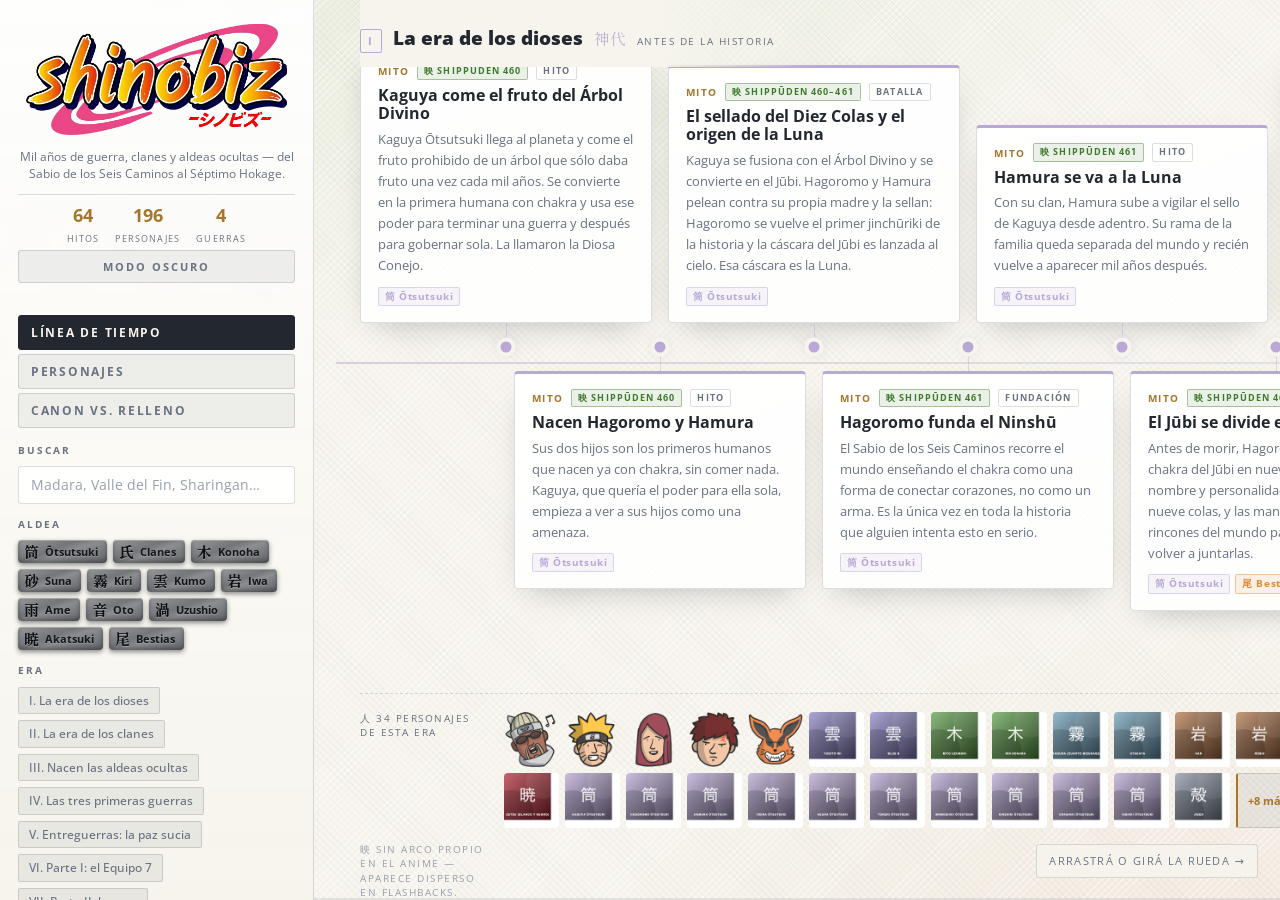
==== index.html @ a6e06c1d "Rename entry to index.html for static hosting" ====
<!DOCTYPE html>
<html lang="es">
<head>
<meta charset="utf-8">
<meta name="viewport" content="width=device-width, initial-scale=1">
<title>Shinobiz — la historia del mundo shinobi, de punta a punta</title>
<link rel="preconnect" href="https://fonts.googleapis.com">
<link rel="preconnect" href="https://fonts.gstatic.com" crossorigin>
<link href="https://fonts.googleapis.com/css2?family=Open+Sans:wght@400;500;600;700;800&family=Shippori+Mincho+B1:wght@500;700;800&display=swap" rel="stylesheet">
<script>
  (function(){
    try{
      var t = localStorage.getItem("shinobiz-theme");
      if(!t) t = matchMedia("(prefers-color-scheme: dark)").matches ? "dark" : "light";
      document.documentElement.setAttribute("data-theme", t);
    }catch(e){}
  })();
</script>
<style>
:root{
  /* ===== TEMA CLARO (por defecto) ===== */
  --sumi:#f6f4ec; --ai:#efeae0; --hagane:#5b6472;
  --washi:#232830; --washi-dim:#6a7282; --washi-faint:#98a0ae;
  --shu:#d1462f; --kin:#a5762b;
  --rule:rgba(15,22,38,.14); --rule-strong:rgba(15,22,38,.28); --lane-fade:rgba(15,22,38,.12);
  --card:linear-gradient(160deg,rgba(255,255,255,.96),rgba(255,255,255,.86));
  --card-solid:rgba(255,255,255,.95);
  --chip-bg:rgba(15,22,38,.06); --chip-bg-hover:rgba(15,22,38,.13);
  --active-bg:#232830; --active-fg:#f6f4ec;
  --input-bg:rgba(255,255,255,.92);
  --scroll-track:rgba(15,22,38,.06); --scroll-thumb:rgba(15,22,38,.22); --scroll-thumb-hover:rgba(15,22,38,.4);
  --shadow:rgba(15,20,35,.28);
  --hint-bg:rgba(246,244,236,.94); --code-bg:rgba(15,22,38,.05);
  --track-fill:rgba(15,22,38,.08);
  --face-1:#e3dfd2; --face-2:#c8c2b2; --empty-char:rgba(35,40,48,.10);
  --side-bg:linear-gradient(180deg,rgba(255,255,255,.9),rgba(246,244,236,.98));
  --body-grad:
    repeating-linear-gradient(45deg,rgba(15,22,38,.03) 0 1px,transparent 1px 5px),
    repeating-linear-gradient(-45deg,rgba(255,255,255,.5) 0 1px,transparent 1px 5px),
    radial-gradient(1100px 620px at 30% -10%,rgba(95,160,74,.10),transparent 68%),
    radial-gradient(900px 500px at 95% 108%,rgba(209,70,47,.07),transparent 70%);
  --side:314px;
}
[data-theme="dark"]{
  /* ===== TEMA OSCURO ===== */
  --sumi:#0d1220; --ai:#182342; --hagane:#c3cad4;
  --washi:#e9e5d9; --washi-dim:#a8b0c0; --washi-faint:#6d778c;
  --shu:#d1462f; --kin:#c9a35f;
  --rule:rgba(195,202,212,.16); --rule-strong:rgba(195,202,212,.36); --lane-fade:rgba(195,202,212,.14);
  --card:linear-gradient(150deg,rgba(33,47,86,.96),rgba(19,28,54,.97));
  --card-solid:rgba(24,35,66,.85);
  --chip-bg:rgba(31,44,80,.6); --chip-bg-hover:rgba(31,44,80,.95);
  --active-bg:#e9e5d9; --active-fg:#12182a;
  --input-bg:rgba(31,44,80,.75);
  --scroll-track:rgba(255,255,255,.04); --scroll-thumb:rgba(195,202,212,.22); --scroll-thumb-hover:rgba(195,202,212,.4);
  --shadow:rgba(0,0,0,.8);
  --hint-bg:rgba(13,18,32,.86); --code-bg:rgba(13,18,32,.6);
  --track-fill:rgba(255,255,255,.05);
  --face-1:#2b3a5e; --face-2:#131c36; --empty-char:rgba(195,202,212,.14);
  --side-bg:linear-gradient(180deg,rgba(26,38,70,.82),rgba(13,18,32,.94));
  --body-grad:
    repeating-linear-gradient(45deg,rgba(255,255,255,.014) 0 1px,transparent 1px 5px),
    repeating-linear-gradient(-45deg,rgba(0,0,0,.10) 0 1px,transparent 1px 5px),
    radial-gradient(1100px 620px at 30% -10%,rgba(72,106,190,.20),transparent 68%),
    radial-gradient(900px 500px at 95% 108%,rgba(120,50,45,.15),transparent 70%);
}
*{box-sizing:border-box}
html,body{height:100%}
body{
  margin:0;overflow:hidden;color:var(--washi);
  font-family:"Open Sans",system-ui,sans-serif;line-height:1.6;
  background-color:var(--sumi);
  background-image:var(--body-grad);
  -webkit-font-smoothing:antialiased;
  transition:background-color .25s,color .25s;
}
h1,h2,h3,h4{font-family:"Open Sans",system-ui,sans-serif;font-weight:800;margin:0;line-height:1.15}
:focus-visible{outline:2px solid var(--kin);outline-offset:3px;border-radius:2px}

/* ================= SIDEBAR ================= */
.side{
  position:fixed;top:0;left:0;bottom:0;width:var(--side);z-index:60;
  overflow-y:auto;overscroll-behavior:contain;padding:20px 18px 26px;
  border-right:1px solid var(--rule);
  background:var(--side-bg);
  backdrop-filter:blur(8px);
}
.plate-band{
  position:relative;padding:4px 8px;
}
.plate-band img{display:block;width:100%;height:auto}
.tag{margin:10px 0 0;font-size:11.5px;line-height:1.45;color:var(--washi-dim);text-align:center}
.mini{display:flex;justify-content:center;gap:16px;margin:12px 0 0;padding-top:11px;border-top:1px solid var(--rule)}
.mini div{text-align:center}
.mini b{display:block;font-family:"Open Sans",system-ui,sans-serif;font-size:18px;color:var(--kin);line-height:1}
.mini span{font-size:9px;letter-spacing:.13em;text-transform:uppercase;color:var(--washi-dim)}

.tabs{display:grid;gap:4px;margin:16px 0 15px}
.tab{
  appearance:none;border:1px solid var(--rule);background:var(--chip-bg);color:var(--washi-dim);
  font-family:inherit;font-size:11.5px;font-weight:700;letter-spacing:.15em;text-transform:uppercase;
  padding:9px 12px;border-radius:3px;cursor:pointer;text-align:left;transition:.18s;
}
.tab:hover{color:var(--washi)}
.tab[aria-selected="true"]{background:var(--active-bg);color:var(--active-fg);border-color:var(--active-bg)}

.f-row{margin-bottom:13px}
.f-label{display:block;font-size:9.5px;letter-spacing:.22em;text-transform:uppercase;color:var(--washi-dim);font-weight:700;margin-bottom:8px}
.f-items{display:flex;gap:6px;flex-wrap:wrap}
.search{
  width:100%;background:var(--input-bg);border:1px solid var(--rule);border-radius:3px;
  color:var(--washi);font-family:inherit;font-size:13.5px;padding:9px 12px;
}
.search::placeholder{color:var(--washi-faint)}
.search:focus{border-color:var(--kin);outline:none}

.plate{
  position:relative;display:flex;align-items:center;gap:6px;cursor:pointer;border:none;
  padding:4px 9px 4px 6px;border-radius:4px;font-family:inherit;
  background:linear-gradient(160deg,#dde2e9 0%,#a6afbb 40%,#c9d1da 55%,#8b95a2 100%);
  box-shadow:inset 0 1px 0 rgba(255,255,255,.8),inset 0 -2px 5px rgba(0,0,0,.34),0 2px 5px rgba(0,0,0,.45);
  filter:saturate(.45) brightness(.68);transition:.16s;
}
.plate:hover{filter:saturate(.7) brightness(.88);transform:translateY(-1px)}
.plate .k{font-family:"Shippori Mincho B1",serif;font-size:15px;font-weight:800;color:#0f1522;text-shadow:0 1px 0 rgba(255,255,255,.7);line-height:1}
.plate .n{font-size:10.5px;font-weight:700;color:#1a2233;text-shadow:0 1px 0 rgba(255,255,255,.5)}
.plate[aria-pressed="true"]{
  filter:none;
  box-shadow:inset 0 1px 0 rgba(255,255,255,.9),inset 0 -2px 5px rgba(0,0,0,.34),
    0 0 0 2px var(--vc),0 0 14px -3px var(--vc);
}
.chip{
  cursor:pointer;font-family:inherit;font-size:11.5px;font-weight:500;
  background:var(--chip-bg);border:1px solid var(--rule);color:var(--washi-dim);
  padding:5px 10px;border-radius:2px;transition:.16s;text-align:left;line-height:1.35;
}
.chip:hover{color:var(--washi);border-color:var(--rule-strong)}
.chip[aria-pressed="true"]{background:var(--active-bg);color:var(--active-fg);border-color:var(--active-bg);font-weight:700}
.chip.war[aria-pressed="true"]{background:var(--shu);border-color:var(--shu);color:#fff}
.f-foot{padding-top:12px;border-top:1px solid var(--rule);display:grid;gap:7px}
.count{font-size:11.5px;color:var(--washi-dim)}
.count b{color:var(--kin);font-weight:700}
.linkbtn{
  background:none;border:none;color:var(--washi-dim);font-family:inherit;font-size:11.5px;
  cursor:pointer;text-decoration:underline;text-underline-offset:4px;padding:0;text-align:left;
}
.linkbtn:hover{color:var(--shu)}
.hint{font-size:10.5px;line-height:1.6;color:var(--washi-faint);margin:12px 0 0}
.hint code{color:var(--kin);font-family:ui-monospace,monospace;font-size:10.5px}
.side>footer{margin-top:22px;padding-top:16px;border-top:1px solid var(--rule);font-size:10px;line-height:1.7;color:var(--washi-faint)}

.theme-toggle{
  width:100%;margin-bottom:16px;padding:8px 12px;border-radius:3px;
  border:1px solid var(--rule);background:var(--chip-bg);color:var(--washi-dim);
  font-family:inherit;font-size:11px;font-weight:700;letter-spacing:.18em;text-transform:uppercase;
  cursor:pointer;text-align:center;transition:.18s;
}
.theme-toggle:hover{color:var(--washi);border-color:var(--rule-strong);background:var(--chip-bg-hover)}

/* ================= MAIN ================= */
.main{margin-left:var(--side);height:100vh;position:relative}
.view{height:100%}
.scrollY{height:100%;overflow-y:auto;padding:34px 42px 80px}

/* ---------- LÍNEA HORIZONTAL ---------- */
.track{
  height:100%;overflow-x:auto;overflow-y:hidden;display:flex;align-items:stretch;
  padding:0 46px;cursor:grab;scrollbar-width:thin;
}
.track.grabbing{cursor:grabbing}
.track::-webkit-scrollbar{height:9px}
.track::-webkit-scrollbar-track{background:var(--scroll-track)}
.track::-webkit-scrollbar-thumb{background:var(--scroll-thumb);border-radius:9px}
.track::-webkit-scrollbar-thumb:hover{background:var(--scroll-thumb-hover)}

.era{display:flex;flex-direction:column;flex:0 0 auto}
.era-h{
  position:sticky;left:0;z-index:8;align-self:flex-start;display:flex;align-items:baseline;gap:11px;
  white-space:nowrap;padding:26px 46px 14px 0;
  background:linear-gradient(90deg,var(--sumi) 62%,transparent);
}
.era-h .num{
  font-family:"Open Sans",system-ui,sans-serif;font-size:11px;font-weight:700;letter-spacing:.18em;
  color:var(--era);border:1px solid var(--era);padding:2px 7px;border-radius:2px;
}
.era-h h2{font-size:19px}
.era-h .ek{font-family:"Shippori Mincho B1",serif;font-size:16px;color:var(--era);opacity:.85}
.era-h .ekimg{height:22px;width:auto;border-radius:3px;vertical-align:baseline}
.era-h .ew{font-size:10px;letter-spacing:.15em;text-transform:uppercase;color:var(--washi-dim)}

.lane{
  --cw:292px;            /* ancho de tarjeta */
  --gx:16px;             /* aire entre tarjetas del mismo lado */
  flex:1;position:relative;display:flex;align-items:center;
  padding-bottom:30px;padding-right:calc(var(--cw)/2 + 12px);
}
.lane::before{
  content:"";position:absolute;left:-24px;right:-24px;top:calc(50% - 15px);height:2px;
  background:linear-gradient(90deg,var(--era),var(--lane-fade));opacity:.5;
}
.stop{position:relative;flex:0 0 calc((var(--cw) + var(--gx)) / 2);height:100%}
.stop .dot{
  position:absolute;top:calc(50% - 15px);left:calc(var(--cw)/2);transform:translate(-50%,-50%);
  width:11px;height:11px;border-radius:50%;background:var(--vc);z-index:4;
  box-shadow:0 0 0 4px var(--sumi),0 0 13px -1px var(--vc);
}
.stop .stem{position:absolute;left:calc(var(--cw)/2);width:1px;background:var(--vc);opacity:.4;z-index:2}
.stop.up .stem{bottom:calc(50% + 15px);height:24px}
.stop.down .stem{top:calc(50% - 15px);height:24px}
.stop .card{
  position:absolute;left:0;width:var(--cw);max-height:calc(50vh - 74px);overflow-y:auto;
  background:var(--card);
  border:1px solid var(--rule);border-top:3px solid var(--vc);border-radius:4px;
  padding:15px 17px 16px;
  box-shadow:0 12px 30px -14px var(--shadow);
  opacity:0;transform:translateY(10px);transition:opacity .45s,transform .45s,border-color .2s;
}
.stop .card.in{opacity:1;transform:none}
.stop .card:hover{border-color:var(--rule-strong);border-top-color:var(--vc)}
.stop.up .card{bottom:calc(50% + 39px)}
.stop.down .card{top:calc(50% + 9px)}
.node-meta{display:flex;align-items:center;gap:8px;flex-wrap:wrap;margin-bottom:6px}
.when{font-size:10px;font-weight:700;letter-spacing:.13em;text-transform:uppercase;color:var(--kin);font-variant-numeric:tabular-nums}
.kind{font-size:9px;font-weight:700;letter-spacing:.14em;text-transform:uppercase;color:var(--washi-dim);border:1px solid var(--rule);padding:1px 6px;border-radius:2px}
.ep{font-size:9px;font-weight:700;letter-spacing:.12em;text-transform:uppercase;font-variant-numeric:tabular-nums;color:#3d7a2c;border:1px solid rgba(61,122,44,.4);background:rgba(61,122,44,.1);padding:1px 6px;border-radius:2px}
[data-theme=dark] .ep{color:#8fd977;border-color:rgba(143,217,119,.4);background:rgba(143,217,119,.08)}
.card h3{font-family:"Open Sans",system-ui,sans-serif;font-size:16px;font-weight:700;margin-bottom:6px}
.card p{margin:0;font-size:13.2px;color:var(--washi-dim)}
.vtags{display:flex;gap:5px;flex-wrap:wrap;margin-top:10px}
.vtag{
  font-size:9.5px;font-weight:700;letter-spacing:.06em;padding:1px 6px;border-radius:2px;
  color:var(--tc);border:1px solid color-mix(in srgb,var(--tc) 45%,transparent);
  background:color-mix(in srgb,var(--tc) 12%,transparent);
}

.warband{
  flex:0 0 350px;align-self:stretch;position:relative;z-index:5;margin:64px 26px 34px calc(var(--cw)/2 + 26px);
  display:flex;flex-direction:column;justify-content:center;
  background:linear-gradient(155deg,#2d1013 0%,#3f151a 46%,#210809 100%);
  border:1px solid rgba(209,70,47,.5);border-top:5px solid var(--shu);border-radius:4px;
  padding:24px 24px 26px;overflow:hidden;
  box-shadow:0 18px 44px -18px rgba(209,70,47,.5);
  opacity:0;transform:translateY(14px);transition:opacity .5s,transform .5s;
}
.warband.in{opacity:1;transform:none}
.warband::after{
  content:"戦";position:absolute;right:-18px;bottom:-46px;
  font-family:"Shippori Mincho B1",serif;font-size:210px;color:rgba(209,70,47,.12);line-height:.8;pointer-events:none;
}
.war-tag{align-self:flex-start;font-size:9px;font-weight:700;letter-spacing:.24em;text-transform:uppercase;color:#fff;background:var(--shu);padding:3px 9px;border-radius:2px;margin-bottom:11px}
.warband h3{font-family:"Open Sans",system-ui,sans-serif;font-size:25px;font-weight:800;color:#f6ded9;margin-bottom:10px;position:relative}
.warband p{position:relative;margin:0;font-size:13.6px;color:#e0bfb8}
.warband .sides{position:relative;margin-top:14px;padding-top:12px;border-top:1px solid rgba(209,70,47,.3);font-size:11.5px;color:#c99a92}
.warband .sides b{color:#f0cfc8}

.endcap{flex:0 0 20px}
.progress{position:absolute;left:0;right:0;bottom:0;height:2px;background:var(--track-fill);z-index:20}
.progress i{display:block;height:100%;width:0;background:linear-gradient(90deg,var(--kin),var(--shu))}
.scrollhint{
  position:absolute;right:22px;bottom:22px;z-index:20;font-size:11px;letter-spacing:.12em;
  text-transform:uppercase;color:var(--washi-dim);background:var(--hint-bg);
  border:1px solid var(--rule);padding:7px 12px;border-radius:3px;transition:opacity .4s;pointer-events:none;
}
.scrollhint.gone{opacity:0}

.empty{display:grid;place-content:center;text-align:center;height:100%;color:var(--washi-dim);padding:40px}
.empty .big{font-family:"Shippori Mincho B1",serif;font-size:64px;color:var(--empty-char);display:block;margin-bottom:12px}

/* ---------- CARRILES COMPARABLES: PERSONAJES Y EPISODIOS ---------- */
.charlane{display:flex;align-items:flex-start;gap:16px;padding:18px 46px 0 0;margin-top:6px;border-top:1px dashed var(--rule);position:sticky;left:0;z-index:6}
.episodelane{display:flex;align-items:center;gap:16px;padding:13px 46px 0 0;margin-top:2px;position:sticky;left:0;z-index:6}
.episodelane.muted{color:var(--washi-faint)}
.charlane .ll,.episodelane .ll{
  flex:0 0 128px;font-size:9.5px;letter-spacing:.16em;text-transform:uppercase;
  color:var(--washi-dim);white-space:normal;line-height:1.5;
}
.episodelane.muted .ll{color:var(--washi-faint)}
.cwrap{display:flex;flex-wrap:wrap;gap:6px;max-width:900px}
.cchip{
  font-family:inherit;font-size:11px;font-weight:600;color:var(--washi);
  background:var(--chip-bg);border:1px solid var(--rule);border-left:2px solid var(--vc,var(--rule));
  padding:5px 10px;border-radius:2px;cursor:pointer;transition:.15s;white-space:nowrap;
}
.cchip.face{display:inline-flex;align-items:center;justify-content:center;padding:0;width:55px;height:55px;border-radius:4px;border:none;background:none;appearance:none;-webkit-appearance:none}
.cchip.face img{display:block;width:55px;height:55px;object-fit:cover;border-radius:4px;flex:0 0 auto;pointer-events:none}
.cchip.face:hover{transform:scale(.9);transition:transform .16s cubic-bezier(.34,1.56,.64,1)}
.cchip.face:active{transform:scale(.84)}
.cchip.more{border-left-color:var(--kin);color:var(--kin);font-weight:700}
.cchip.proto{background:color-mix(in srgb,var(--kin) 16%,var(--chip-bg));border-color:color-mix(in srgb,var(--kin) 50%,var(--rule));border-left-color:var(--kin);color:var(--washi);font-weight:800}
.cchip.face.proto{background:none;border:none;position:relative}
.ebar{
  flex:0 0 auto;width:340px;max-width:44vw;height:10px;border-radius:2px;overflow:hidden;
  display:flex;background:var(--track-fill);cursor:pointer;transition:transform .15s;
}
.ebar:hover{transform:scaleY(1.3)}
.ebar i{display:block;height:100%}
.epct{flex:0 0 auto;font-size:11.5px;color:var(--kin);font-weight:700;font-variant-numeric:tabular-nums}

/* ---------- PERSONAJES ---------- */
.vsec{margin-bottom:42px}
.vhead{position:sticky;top:-1px;z-index:10;display:flex;align-items:center;gap:14px;margin-bottom:8px;background:var(--sumi);padding:8px 0 10px;box-shadow:0 8px 14px -16px var(--shadow)}
.vplate{
  flex:0 0 auto;width:48px;height:48px;display:grid;place-items:center;border-radius:5px;
  background:linear-gradient(160deg,#dde2e9 0%,#a6afbb 40%,#c9d1da 55%,#8b95a2 100%);
  box-shadow:inset 0 1px 0 rgba(255,255,255,.85),inset 0 -2px 6px rgba(0,0,0,.35),0 3px 8px rgba(0,0,0,.5);
  font-family:"Open Sans",system-ui,sans-serif;font-size:25px;font-weight:800;color:#0f1522;text-shadow:0 1px 0 rgba(255,255,255,.7);
}
.vhead h2{font-size:21px}
.vhead .sub{font-size:10.5px;letter-spacing:.14em;text-transform:uppercase;color:var(--washi-dim)}
.vdesc{max-width:760px;font-size:13.6px;color:var(--washi-dim);margin:0 0 18px}
.people{display:grid;grid-template-columns:repeat(auto-fill,minmax(146px,1fr));gap:12px}
.pc{
  position:relative;background:var(--card);
  border:1px solid var(--rule);border-bottom:2px solid var(--vc);border-radius:5px;
  padding:14px 11px 13px;text-align:center;transition:.18s;
}
.pc:hover{border-color:var(--rule-strong);transform:translateY(-2px)}
.pc{display:flex;flex-direction:column}
.pc .also{margin-top:auto;padding-top:8px}
.pc.proto{border-color:color-mix(in srgb,var(--kin) 45%,var(--rule));border-bottom-color:var(--kin);box-shadow:0 10px 22px -16px color-mix(in srgb,var(--kin) 55%,transparent)}
.pc.proto .face{box-shadow:inset 0 0 0 2px color-mix(in srgb,var(--kin) 75%,transparent),0 4px 12px -4px rgba(0,0,0,.7)}
.pc .proto-tag{position:absolute;top:8px;right:8px;width:22px;height:22px;display:grid;place-items:center;font-family:"Shippori Mincho B1",serif;font-size:12px;font-weight:800;color:var(--kin);background:color-mix(in srgb,var(--kin) 18%,transparent);border:1px solid color-mix(in srgb,var(--kin) 55%,transparent);border-radius:50%}
.pc .face{
  position:relative;width:80px;height:80px;margin:0 auto 11px;border-radius:6px;overflow:hidden;
}
.pc .face img{position:absolute;inset:0;width:100%;height:100%;object-fit:cover;z-index:2}
.pc .face .ph{
  position:absolute;inset:0;display:grid;place-items:center;z-index:1;
  font-family:"Shippori Mincho B1",serif;font-size:30px;color:color-mix(in srgb,var(--vc) 55%,transparent);
}
.pc .nm{display:block;font-size:12.8px;font-weight:700;line-height:1.35;margin-bottom:3px}
.pc .rl{display:block;font-size:10.5px;line-height:1.45;color:var(--washi-dim)}
.pc .also{display:flex;justify-content:center;gap:4px;font-family:"Shippori Mincho B1",serif;font-size:12px}

/* ---------- CANON VS RELLENO ---------- */
.lede{max-width:640px;margin:0 0 24px;font-size:15px;color:var(--washi-dim)}
.f-stats{display:grid;grid-template-columns:repeat(auto-fit,minmax(112px,1fr));gap:1px;background:var(--rule);border:1px solid var(--rule);margin-bottom:24px;max-width:840px}
.f-stat{background:var(--card-solid);padding:14px 16px}
.f-stat b{display:block;font-family:"Open Sans",system-ui,sans-serif;font-size:23px;line-height:1.15}
.f-stat span{font-size:9.5px;letter-spacing:.16em;text-transform:uppercase;color:var(--washi-dim)}
.legend{display:flex;gap:18px;flex-wrap:wrap;margin-bottom:14px;font-size:12px;color:var(--washi-dim)}
.legend i{display:inline-block;width:10px;height:10px;border-radius:2px;margin-right:6px;vertical-align:-1px}
.grid{display:grid;grid-template-columns:repeat(auto-fill,minmax(15px,1fr));gap:3px;max-width:1000px}
.cell{aspect-ratio:1;border:none;padding:0;border-radius:2px;cursor:pointer;transition:transform .12s,opacity .2s}
.cell:hover{transform:scale(1.7)}
.cell.dim{opacity:.12}
.cell.hl{position:relative;z-index:2;outline:2px solid var(--kin);outline-offset:1px}
.readout{min-height:38px;padding:12px 0 0;margin:10px 0 38px;border-top:1px solid var(--rule);font-size:13px;color:var(--washi-dim);max-width:1000px}
.readout b{color:var(--washi)}
h3.sec{font-size:19px;margin-bottom:15px;padding-bottom:9px;border-bottom:1px solid var(--rule);max-width:1000px}
.arcs{display:grid;gap:7px;max-width:1000px}
.arc{display:flex;gap:15px;padding:12px 15px;background:var(--card-solid);border:1px solid var(--rule);border-left:3px solid #b0333a;border-radius:3px}
.arc .r{flex:0 0 74px;font-size:11.5px;font-weight:700;color:var(--kin);font-variant-numeric:tabular-nums;padding-top:2px}
.arc h4{margin:0 0 3px;font-size:15px;font-weight:700}
.arc p{margin:0;font-size:12.8px;color:var(--washi-dim)}
.rec{display:inline-block;margin-left:8px;font-size:9px;font-weight:700;letter-spacing:.13em;text-transform:uppercase;color:#7ec164;border:1px solid rgba(126,193,100,.45);padding:1px 6px;border-radius:2px;vertical-align:2px}
.plan{margin-top:28px;padding:18px 20px;background:var(--card-solid);border:1px solid var(--rule);border-left:3px solid #5fa04a;border-radius:3px;max-width:1000px}
.plan h4{font-size:16px;margin:0 0 7px}
.plan p{margin:0;font-size:13.4px;color:var(--washi-dim)}
.plan code{display:block;font-family:ui-monospace,monospace;font-size:12px;color:var(--washi-dim);line-height:1.9;word-break:break-word;margin:12px 0 10px;padding:11px 13px;background:var(--code-bg);border-radius:3px}

/* ---------- RESPONSIVE ---------- */
@media (max-width:980px){
  body{overflow:auto}
  .side{position:static;width:auto;height:auto;border-right:none;border-bottom:1px solid var(--rule)}
  .main{margin-left:0;height:auto}
  .tabs{grid-template-columns:1fr 1fr 1fr}
  .tab{text-align:center;font-size:10px;padding:9px 6px}
  .view{height:auto}
  .track{height:74vh;padding:0 20px}
  .scrollY{height:auto;overflow:visible;padding:26px 20px 60px}
  .lane{--cw:238px;--gx:12px}
  .warband{flex:0 0 290px;margin:54px 18px 26px}
  .arc{flex-direction:column;gap:4px}
  .arc .r{flex:none}
}
@media (prefers-reduced-motion:reduce){
  .stop .card,.warband{opacity:1;transform:none;transition:none}
  .track{scroll-behavior:auto}
}
</style>
<link rel="icon" href="logo/Naruto_logo.svg" type="image/svg+xml">
</head>
<body>

<aside class="side">
  <div class="plate-band"><img src="logo/logo.png" alt="Shinobiz"></div>
  <p class="tag">Mil años de guerra, clanes y aldeas ocultas — del Sabio de los Seis Caminos al Séptimo Hokage.</p>
  <div class="mini">
    <div><b id="s-hitos">—</b><span>hitos</span></div>
    <div><b id="s-chars">—</b><span>personajes</span></div>
    <div><b>4</b><span>guerras</span></div>
  </div>

  <button class="theme-toggle" id="theme-toggle" type="button" aria-pressed="false">Modo oscuro</button>

  <nav class="tabs" role="tablist">
    <button class="tab" role="tab" id="tab-linea" aria-selected="true" aria-controls="view-linea">Línea de tiempo</button>
    <button class="tab" role="tab" id="tab-aldeas" aria-selected="false" aria-controls="view-aldeas">Personajes</button>
    <button class="tab" role="tab" id="tab-relleno" aria-selected="false" aria-controls="view-relleno">Canon vs. relleno</button>
  </nav>

  <div class="panel" id="panel-linea">
    <div class="f-row"><span class="f-label">Buscar</span><input class="search" id="q" type="search" placeholder="Madara, Valle del Fin, Sharingan…" aria-label="Buscar en la línea de tiempo"></div>
    <div class="f-row"><span class="f-label">Aldea</span><div class="f-items" id="f-villages"></div></div>
    <div class="f-row"><span class="f-label">Era</span><div class="f-items" id="f-eras"></div></div>
    <div class="f-row"><span class="f-label">Tipo</span><div class="f-items" id="f-kinds"></div></div>
    <div class="f-row"><span class="f-label">Comparar</span><div class="f-items">
      <button class="chip" id="cmp-chars" type="button" aria-pressed="true">+ Personajes por era</button>
      <button class="chip" id="cmp-eps" type="button" aria-pressed="true">+ Episodios por era</button>
    </div></div>
    <div class="f-foot">
      <span class="count" id="count"></span>
      <button class="linkbtn" id="only-wars">Ver solo las guerras</button>
      <button class="linkbtn" id="clear">Limpiar filtros</button>
    </div>
  </div>

  <div class="panel" id="panel-aldeas" hidden>
    <div class="f-row"><span class="f-label">Buscar</span><input class="search" id="qc" type="search" placeholder="Kimimaro, jinchūriki, Espadachín…" aria-label="Buscar personaje"></div>
    <div class="f-row"><span class="f-label">Afiliación</span><div class="f-items" id="f-affil"></div></div>
    <div class="f-foot">
      <span class="count" id="ccount"></span>
      <button class="linkbtn" id="clear-c">Limpiar filtros</button>
      <button class="linkbtn" id="copy-faces">Copiar nombres de archivo</button>
    </div>
    <p class="hint">Guardá cada retrato en <code>img/</code> con el nombre de archivo que corresponde y aparece solo en su ficha. Sin imagen, queda el kanji de la aldea.</p>
  </div>

  <div class="panel" id="panel-relleno" hidden>
    <div class="f-row"><span class="f-label">Serie</span><div class="f-items" id="f-serie"></div></div>
    <div class="f-row"><span class="f-label">Ver</span><div class="f-items" id="f-mode"></div></div>
    <p class="hint">Clasificación canon / mixto / relleno según el registro episodio por episodio de animefillerlist.com.</p>
  </div>

  <footer>Shinobiz · cronología de referencia del universo de Naruto. Fechas relativas al inicio de la Parte I (Año 0).<br>La clasificación canon / mixto / relleno sigue el registro episodio por episodio de animefillerlist.com.</footer>
</aside>

<main class="main">
  <section class="view" id="view-linea" role="tabpanel" aria-labelledby="tab-linea">
    <div class="track" id="timeline" tabindex="0" aria-label="Línea de tiempo horizontal"></div>
    <div class="scrollhint" id="scrollhint">Arrastrá o girá la rueda →</div>
    <div class="progress"><i id="prog"></i></div>
  </section>

  <section class="view" id="view-aldeas" role="tabpanel" aria-labelledby="tab-aldeas" hidden>
    <div class="scrollY" id="villages"></div>
  </section>

  <section class="view" id="view-relleno" role="tabpanel" aria-labelledby="tab-relleno" hidden>
    <div class="scrollY">
      <p class="lede">El anime tiene 720 episodios. El manga de Kishimoto, bastante menos. Esto es cuánto de cada serie sigue la historia real y cuánto podés saltear sin perder nada.</p>
      <div class="f-stats" id="f-stats"></div>
      <div class="legend">
        <span><i style="background:#5fa04a"></i>Canon del manga</span>
        <span><i style="background:#c9a35f"></i>Mixto (mirá igual)</span>
        <span><i style="background:#b0333a"></i>Relleno</span>
        <span><i style="background:#6f9fb8"></i>Canon del anime</span>
      </div>
      <div class="grid" id="grid"></div>
      <div class="readout" id="readout">Pasá el mouse o tocá un episodio para ver de qué tipo es.</div>
      <h3 class="sec">Los bloques de relleno, uno por uno</h3>
      <div class="arcs" id="arcs"></div>
      <div class="plan">
        <h4>Tu ruta sin relleno</h4>
        <p id="plan-txt"></p>
        <code id="plan-code"></code>
        <button class="linkbtn" id="copy-plan">Copiar la lista de episodios</button>
      </div>
    </div>
  </section>
</main>

<script>
const V = {
  otsutsuki:{n:"Ōtsutsuki",   k:"筒", c:"#b9a8d6", sub:"Clan celestial",       d:"No son shinobi: son el origen. Llegaron del cielo a cosechar el chakra del planeta y dejaron atrás a los dos linajes que se pelearon durante mil años."},
  clanes:{   n:"Clanes",      k:"氏", c:"#9aa3b0", sub:"Era sin aldeas",       d:"Antes de las aldeas había clanes mercenarios que se alquilaban a los países. Sin bandera, sin escuela, sin infancia."},
  konoha:{   n:"Konoha",      k:"木", c:"#5fa04a", sub:"País del Fuego",       d:"La primera aldea oculta. Nació de un pacto entre los dos clanes que más se odiaban, y esa contradicción la persiguió toda su historia."},
  suna:{     n:"Suna",        k:"砂", c:"#d9a441", sub:"País del Viento",      d:"La más chica de las cinco grandes y la más castigada por el presupuesto de su propio daimyō. De ahí salieron sus armas humanas."},
  kiri:{     n:"Kiri",        k:"霧", c:"#6f9fb8", sub:"País del Agua",        d:"La Aldea de la Niebla Sangrienta: graduarse era matar a un compañero de clase, y tener un kekkei genkai era motivo de purga."},
  kumo:{     n:"Kumo",        k:"雲", c:"#8f86c9", sub:"País del Rayo",        d:"La potencia militar más agresiva del continente. Coleccionó jinchūriki y linajes por la fuerza durante décadas."},
  iwa:{      n:"Iwa",         k:"岩", c:"#b0754a", sub:"País de la Tierra",    d:"Rival histórico de Konoha. Perdió una generación entera contra Minato y no lo olvidó nunca."},
  ame:{      n:"Ame",         k:"雨", c:"#4d86a8", sub:"País de la Lluvia",    d:"País chico y neutral, usado como campo de batalla por las tres grandes. De ese barro salieron Akatsuki y Pain."},
  oto:{      n:"Oto",         k:"音", c:"#a15fbb", sub:"Fundada por Orochimaru",d:"No es una aldea: es un laboratorio con bandana. Existe para conseguirle cuerpos a su fundador."},
  uzushio:{  n:"Uzushio",     k:"渦", c:"#d1603f", sub:"País del Remolino",    d:"Aldea del clan Uzumaki, maestros del fūinjutsu. Tres aldeas se aliaron para borrarla del mapa por miedo a sus sellos."},
  taki:{     n:"Taki",        k:"滝", c:"#3f9c86", sub:"País de la Cascada",   d:"Aldea menor pero rica y muy cerrada. Guardó al Nanabi y produjo al shinobi más viejo de Akatsuki."},
  akatsuki:{ n:"Akatsuki",    k:"暁", c:"#b02a37", sub:"Organización",         d:"Nació como movimiento pacifista de tres huérfanos de la lluvia. Terminó siendo el brazo ejecutor de un plan para dormir al mundo entero."},
  biju:{     n:"Bestias",      k:"尾", c:"#e08a3c", sub:"Las nueve con cola",    d:"No son animales: son chakra con nombre, personalidad y memoria. Hagoromo las separó del Jūbi y las repartió por el mundo para que nadie pudiera volver a juntarlas. Todos lo intentaron igual."},
  kara:{     n:"Kara",         k:"殻", c:"#8b96a6", sub:"Organización, era Boruto", d:"La organización de la generación siguiente: cuerpos modificados con ciencia en lugar de linaje heredado. Su líder no es del todo humano."}
};

const ERAS = [
  {id:"origen",       num:"I",    t:"La era de los dioses",        k:"神代", c:"#b9a8d6", when:"Antes de la historia"},
  {id:"clanes",       num:"II",   t:"La era de los clanes",        k:"戦国", c:"#9aa3b0", when:"≈ 100 a 60 años antes"},
  {id:"aldeas",       num:"III",  t:"Nacen las aldeas ocultas",    k:"隠里", c:"#5fa04a", when:"≈ 60 a 50 años antes"},
  {id:"guerras",      num:"IV",   t:"Las tres primeras guerras",   k:"大戦", c:"#d1462f", when:"≈ 45 a 20 años antes"},
  {id:"entreguerras", num:"V",    t:"Entreguerras: la paz sucia",  k:"影",   c:"#c9a35f", when:"≈ 20 a 4 años antes"},
  {id:"parte1",       num:"VI",   t:"Parte I: el Equipo 7",        k:"起",   c:"#5fa04a", when:"Año 0 a 1"},
  {id:"parte2",       num:"VII",  t:"Parte II: la caza",           k:"承",   c:"#8f86c9", when:"Año 3"},
  {id:"cuarta",       num:"VIII", t:"Cuarta Guerra y después",     k:"終",   c:"#d1462f", when:"Año 4 en adelante"}
];

const KINDS = {
  hito:      "Hito",
  fundacion: "Fundación",
  batalla:   "Batalla",
  muerte:    "Ruptura",
  guerra:    "Guerra"
};

const T = [
/* ---- I. ORIGEN ---- */
{e:"origen",k:"hito",w:"Mito",v:["otsutsuki"],ep:"Shippūden 460",t:"Kaguya come el fruto del Árbol Divino",
 d:"Kaguya Ōtsutsuki llega al planeta y come el fruto prohibido de un árbol que sólo daba fruto una vez cada mil años. Se convierte en la primera humana con chakra y usa ese poder para terminar una guerra y después para gobernar sola. La llamaron la Diosa Conejo."},
{e:"origen",k:"hito",w:"Mito",v:["otsutsuki"],ep:"Shippūden 460",t:"Nacen Hagoromo y Hamura",
 d:"Sus dos hijos son los primeros humanos que nacen ya con chakra, sin comer nada. Kaguya, que quería el poder para ella sola, empieza a ver a sus hijos como una amenaza."},
{e:"origen",k:"batalla",w:"Mito",v:["otsutsuki"],ep:"Shippūden 460–461",t:"El sellado del Diez Colas y el origen de la Luna",
 d:"Kaguya se fusiona con el Árbol Divino y se convierte en el Jūbi. Hagoromo y Hamura pelean contra su propia madre y la sellan: Hagoromo se vuelve el primer jinchūriki de la historia y la cáscara del Jūbi es lanzada al cielo. Esa cáscara es la Luna."},
{e:"origen",k:"fundacion",w:"Mito",v:["otsutsuki"],ep:"Shippūden 461",t:"Hagoromo funda el Ninshū",
 d:"El Sabio de los Seis Caminos recorre el mundo enseñando el chakra como una forma de conectar corazones, no como un arma. Es la única vez en toda la historia que alguien intenta esto en serio."},
{e:"origen",k:"hito",w:"Mito",v:["otsutsuki"],ep:"Shippūden 461",t:"Hamura se va a la Luna",
 d:"Con su clan, Hamura sube a vigilar el sello de Kaguya desde adentro. Su rama de la familia queda separada del mundo y recién vuelve a aparecer mil años después."},
{e:"origen",k:"hito",w:"Mito",v:["otsutsuki","biju"],ep:"Shippūden 463",t:"El Jūbi se divide en nueve",
 d:"Antes de morir, Hagoromo separa el chakra del Jūbi en nueve criaturas con nombre y personalidad propia, de una a nueve colas, y las manda a distintos rincones del mundo para que nadie pueda volver a juntarlas."},
{e:"origen",k:"muerte",w:"Mito",v:["otsutsuki"],ep:"Shippūden 462–463",t:"Indra y Asura: empieza el ciclo de odio",
 d:"Hagoromo elige como heredero a Asura, el hijo débil que entendió que la fuerza está en los demás, y no a Indra, el genio que podía todo solo. Indra ataca. Sus dos linajes se reencarnan una y otra vez durante siglos: los Uchiha descienden de uno, los Senju y los Uzumaki del otro."},

/* ---- II. CLANES ---- */
{e:"clanes",k:"hito",w:"≈ 100 años antes",v:["clanes"],t:"El Ninshū se convierte en ninjutsu",
 d:"Lo que Hagoromo enseñó como forma de entenderse termina vendido por metro cuadrado. Los clanes se alquilan a los países como mercenarios y el continente entra en guerra permanente. Los chicos entran al campo de batalla a los seis años."},
{e:"clanes",k:"hito",w:"≈ 100 años antes",v:["uzushio","clanes"],ep:"Shippūden 497–498",t:"Uzushiogakure y el clan Uzumaki",
 d:"En el País del Remolino, el clan Uzumaki desarrolla el fūinjutsu más avanzado del mundo. Son parientes lejanos de los Senju, viven mucho más que cualquier otro y tienen reservas de chakra descomunales. Ese poder les gana enemigos."},
{e:"clanes",k:"hito",w:"≈ 80 años antes",v:["clanes","konoha"],ep:"Shippūden 254–256",t:"Senju contra Uchiha",
 d:"Los dos clanes más fuertes del continente. Ningún daimyō podía contratar a los dos al mismo tiempo, así que siempre se los contrataba enfrentados. La rivalidad no era ideológica: era el modelo de negocio."},
{e:"clanes",k:"hito",w:"≈ 75 años antes",v:["clanes","konoha"],ep:"Shippūden 254",t:"Hashirama y Madara en la orilla del río",
 d:"Dos chicos que tiran piedras al agua y se cuentan el mismo sueño: un lugar donde los pibes no tengan que morir. Ninguno de los dos sabe todavía que son los herederos de los clanes que el otro tiene que matar."},
{e:"clanes",k:"muerte",w:"≈ 75 años antes",v:["clanes","konoha"],ep:"Shippūden 254–255",t:"Los hermanos muertos",
 d:"Hashirama pierde a Kawarama e Itama. Madara pierde a tres de sus cuatro hermanos. El sueño del río se rompe: cada uno vuelve a su clan y se convierte exactamente en lo que no quería ser."},
{e:"clanes",k:"hito",w:"≈ 70 años antes",v:["konoha"],ep:"Shippūden 256",t:"Madara y el Mangekyō Eterno",
 d:"Madara despierta el Mangekyō Sharingan con la muerte de sus seres queridos y, cuando la ceguera avanza, Izuna le entrega sus propios ojos al morir. Es el primer Mangekyō Eterno de la historia y el precio es siempre el mismo: alguien de tu sangre."},
{e:"clanes",k:"batalla",w:"≈ 62 años antes",v:["konoha","clanes"],ep:"Shippūden 255",t:"Hashirama se apuñala frente a Madara",
 d:"Para probar que la tregua es sincera, Hashirama se ofrece a matarse delante de Madara. Madara lo frena. Ese gesto —no una victoria— es lo que hace posible la primera aldea."},

/* ---- III. ALDEAS ---- */
{e:"aldeas",k:"fundacion",w:"≈ 60 años antes",v:["konoha","clanes"],ep:"Shippūden 254–256",t:"Se funda Konohagakure",
 d:"Senju y Uchiha firman la paz y levantan la primera aldea oculta de la historia. Se crea el cargo de Hokage y Hashirama es elegido. Por primera vez los chicos van a una escuela en vez de a un campo de batalla."},
{e:"aldeas",k:"fundacion",w:"≈ 58 años antes",v:["suna","kiri","kumo","iwa"],ep:"Shippūden 254",t:"Las otras cuatro grandes copian el modelo",
 d:"Kumo, Iwa, Kiri y Suna se organizan igual: una aldea oculta por país, un Kage al mando, un daimyō que paga. Nace el sistema shinobi tal como lo conocemos, con sus cinco potencias y decenas de aldeas menores en el medio."},
{e:"aldeas",k:"hito",w:"≈ 57 años antes",v:["konoha","suna","kiri","kumo","iwa","biju"],ep:"Shippūden 254–255",t:"La Cumbre de los Cinco Kage y el reparto de las bestias",
 d:"Hashirama, que capturó a casi todas las bestias con cola, las reparte entre las cinco aldeas para equilibrar el poder militar. La idea era evitar una guerra. El resultado fue convertir a nueve personas en armas con nombre y apellido."},
{e:"aldeas",k:"muerte",w:"≈ 55 años antes",v:["konoha"],ep:"Shippūden 255–256",t:"Madara deserta y muere en el Valle del Fin",
 d:"Madara no acepta que su clan quede relegado bajo un Hokage Senju, se va de la aldea y vuelve con el Kyūbi bajo control. Hashirama lo derrota en una batalla que parte la montaña en dos y deja el Valle del Fin. Madara se hace el muerto y desaparece cuarenta años."},
{e:"aldeas",k:"hito",w:"≈ 50 años antes",v:["konoha"],ep:"Shippūden 254",t:"Tobirama, Segundo Hokage",
 d:"Muerto Hashirama, su hermano organiza todo lo que hoy define a un shinobi: la Academia, los equipos de tres con un jōnin, el sistema de rangos, la ANBU. También crea la Policía Militar Uchiha, que suena a honor y funciona como vigilancia."},
{e:"aldeas",k:"hito",w:"≈ 48 años antes",v:["konoha","uzushio","biju"],ep:"Shippūden 497–498",t:"Mito Uzumaki, la primera jinchūriki del Kyūbi",
 d:"La esposa de Hashirama sella al Zorro de Nueve Colas dentro suyo con el fūinjutsu de su clan. A partir de ahí, el Kyūbi pasa de una mujer Uzumaki a la siguiente: Mito, después Kushina, después Naruto."},

/* ---- IV. GUERRAS ---- */
{e:"guerras",k:"guerra",w:"≈ 45 años antes",v:["konoha","suna","kiri","kumo","iwa"],t:"Primera Guerra Mundial Shinobi",
 num:"I", sides:"Las cinco grandes aldeas, todas contra todas",
 d:"El sistema de aldeas no terminó con las guerras: las hizo más grandes. Lo que antes eran escaramuzas entre clanes ahora son ejércitos nacionales enteros chocando en frentes que abarcan varios países."},
{e:"guerras",k:"muerte",w:"≈ 45 años antes",v:["konoha","kumo"],ep:"Shippūden 254",t:"Tobirama se sacrifica y nombra a Hiruzen",
 d:"Rodeado por el Escuadrón Kinkaku de Kumo, Tobirama se queda a pelear solo para que su equipo escape. Antes de irse designa Tercer Hokage a Hiruzen Sarutobi, el más joven del grupo."},
{e:"guerras",k:"muerte",w:"≈ 42 años antes",v:["uzushio","konoha"],ep:"Shippūden 497–498",t:"La destrucción de Uzushiogakure",
 d:"Varias aldeas se alían para arrasar el País del Remolino: el fūinjutsu Uzumaki les daba demasiado miedo. Los sobrevivientes se dispersan por el mundo. Konoha, aliada del clan, lleva el espiral Uzumaki en el uniforme desde entonces."},

{e:"guerras",k:"guerra",w:"≈ 35 años antes",v:["ame","konoha","suna","iwa"],t:"Segunda Guerra Mundial Shinobi",
 num:"II", sides:"Konoha, Iwa y Suna sobre el País de la Lluvia",
 d:"El campo de batalla principal es Amegakure, un país chico y neutral que queda justo en el medio de las tres potencias. La lluvia se convierte en un cementerio de huérfanos y de shinobi de bandera ajena."},
{e:"guerras",k:"batalla",w:"≈ 35 años antes",v:["konoha","ame"],ep:"Shippūden 133",t:"Nacen los Sannin",
 d:"Jiraiya, Tsunade y Orochimaru sobreviven tres días contra Hanzō de la Salamandra. Hanzō les perdona la vida y los bautiza los Tres Ninja Legendarios. Es el único elogio que un enemigo les hizo en toda su carrera."},
{e:"guerras",k:"hito",w:"≈ 33 años antes",v:["ame","konoha"],ep:"Shippūden 132–133",t:"Jiraiya entrena a Yahiko, Nagato y Konan",
 d:"Tres huérfanos de la lluvia le piden comida y él se queda tres años a enseñarles a sobrevivir. Se va convencido de que Nagato es el elegido de la profecía. Tenía razón, pero no como pensaba."},
{e:"guerras",k:"muerte",w:"≈ 32 años antes",v:["konoha"],ep:"Naruto 84–85",t:"Tsunade pierde a Nawaki y a Dan",
 d:"Su hermano menor y después el hombre que amaba mueren con el mismo sueño en la boca: ser Hokage. Tsunade desarrolla fobia a la sangre, abandona la aldea y se pasa décadas apostando y perdiendo."},
{e:"guerras",k:"hito",w:"≈ 30 años antes",v:["suna"],ep:"Shippūden 138",t:"Suna y las armas humanas",
 d:"Chiyo entrena a su nieto Sasori en el arte de las marionetas y desarrolla venenos para el frente. Sasori termina desertando y convirtiendo su propio cuerpo en marioneta para no envejecer nunca más."},

{e:"guerras",k:"guerra",w:"≈ 25 años antes",v:["konoha","iwa","kumo","suna","kiri"],ep:"Shippūden 119–120",t:"Tercera Guerra Mundial Shinobi",
 num:"III", sides:"Konoha contra Iwa, Kumo y Suna al mismo tiempo",
 d:"La más brutal de las tres. Konoha queda peleando en varios frentes a la vez y manda al combate a chicos de once y doce años con rango de jōnin. La generación de Kakashi es la que se rompe acá."},
{e:"guerras",k:"hito",w:"≈ 24 años antes",v:["konoha","iwa"],ep:"Shippūden 119–120",t:"Minato, el Rayo Amarillo de Konoha",
 d:"Un solo hombre liquida un batallón entero de Iwa con jutsu de teletransporte. Iwa emite una orden permanente para sus tropas: si lo ven, huyan. Es la única vez que una aldea admite por escrito que no puede con alguien."},
{e:"guerras",k:"batalla",w:"≈ 24 años antes",v:["konoha","iwa"],ep:"Shippūden 119–120",t:"El puente Kannabi: muere Obito",
 d:"Obito Uchiha queda aplastado por una roca salvando a Kakashi y le regala su Sharingan como regalo de ascenso a jōnin. Kakashi vive con ese ojo el resto de su vida. Obito, en realidad, no muere."},
{e:"guerras",k:"muerte",w:"≈ 24 años antes",v:["konoha","kiri"],ep:"Shippūden 120",t:"La muerte de Rin",
 d:"Kiri convierte a Rin en jinchūriki del Sanbi para usarla como bomba dentro de Konoha. Para evitarlo, ella se atraviesa sola con el Chidori de Kakashi. Obito ve la escena desde lejos, despierta el Mangekyō y decide que este mundo no vale la pena."},
{e:"guerras",k:"hito",w:"≈ 23 años antes",v:["kiri"],ep:"Naruto 9",t:"Kiri se gana el nombre de Niebla Sangrienta",
 d:"Bajo el Cuarto Mizukage, el examen final de la Academia consiste en matar a un compañero de clase, y los clanes con kekkei genkai son perseguidos y purgados. Un chico que ni siquiera era alumno entra y mata a los cien graduandos: Zabuza Momochi."},
{e:"guerras",k:"fundacion",w:"≈ 22 años antes",v:["akatsuki","ame"],ep:"Shippūden 132",t:"Nace Akatsuki",
 d:"Yahiko, Nagato y Konan fundan una organización para terminar con las guerras en el País de la Lluvia sin depender de ninguna gran aldea. Al principio es un grupo pacifista con mucha gente joven y ninguna capa negra con nubes rojas."},
{e:"guerras",k:"muerte",w:"≈ 21 años antes",v:["akatsuki","ame","konoha"],ep:"Shippūden 132",t:"Yahiko muere y nace Pain",
 d:"Hanzō, aliado con Danzō de Konoha, tiende una trampa: o Nagato mata a Yahiko o muere Konan. Yahiko se tira sobre el kunai que sostiene su amigo. Nagato despierta los Caminos del Dolor, arrasa a las tropas de Hanzō y decide que la paz sólo llega con el miedo."},
{e:"guerras",k:"hito",w:"≈ 20 años antes",v:["konoha"],ep:"Shippūden 120",t:"Minato, Cuarto Hokage, y el fin de la guerra",
 d:"La guerra termina con Konoha exhausta pero de pie. Minato asume como Cuarto Hokage y se casa con Kushina Uzumaki, la jinchūriki del Kyūbi. Duran tres años."},

/* ---- V. ENTREGUERRAS ---- */
{e:"entreguerras",k:"batalla",w:"Año −12",v:["konoha","uzushio","biju"],ep:"Naruto 1 · Shippūden 249",t:"El ataque del Kyūbi a Konoha",
 d:"La noche del parto de Naruto, un enmascarado saca al Kyūbi del sello debilitado de Kushina y lo suelta sobre la aldea. Minato y Kushina mueren sellando al zorro dentro de su hijo recién nacido. Hiruzen vuelve al cargo y a Naruto le queda el pueblo entero mirándolo mal sin explicarle por qué."},
{e:"entreguerras",k:"muerte",w:"Año −9",v:["konoha","kumo"],ep:"Naruto 79",t:"El incidente Hyūga",
 d:"Kumo intenta secuestrar a Hinata para robar el Byakugan. Konoha mata al secuestrador y Kumo exige el cuerpo de Hiashi como compensación. Hizashi, su hermano gemelo de la rama secundaria, va en su lugar y muere. La marca del pájaro enjaulado queda expuesta como lo que es."},
{e:"entreguerras",k:"hito",w:"Año −8",v:["konoha","oto"],ep:"Naruto 69",t:"Orochimaru deserta",
 d:"Hiruzen descubre su laboratorio de experimentos con cuerpos humanos y no es capaz de matar a su propio alumno. Orochimaru se va, funda Otogakure y empieza a buscar el recipiente perfecto para su inmortalidad."},
{e:"entreguerras",k:"muerte",w:"Año −4",v:["konoha","akatsuki"],ep:"Naruto 84–85",t:"La masacre del clan Uchiha",
 d:"El clan prepara un golpe de estado y Konoha decide exterminarlo antes. Itachi, agente doble de trece años, elige la aldea sobre su sangre y mata a todos en una noche, incluidos sus padres. Deja vivo a Sasuke y se hace odiar por él para que tenga una razón para vivir."},
{e:"entreguerras",k:"hito",w:"Año −6",v:["suna","biju"],ep:"Naruto 78–80",t:"Gaara, el arma de Suna",
 d:"El Cuarto Kazekage sella al Ichibi en su hijo antes de nacer y después manda a matarlo varias veces para probar si sirve. La última vez manda a Yashamaru, el único que lo quería. Gaara sobrevive a todo menos a eso."},
{e:"entreguerras",k:"hito",w:"Año −3",v:["kiri"],ep:"Shippūden 113 · 485",t:"Kiri se rebela contra Yagura",
 d:"La aldea entra en guerra civil contra su propio Mizukage, que estaba bajo genjutsu de Obito sin que nadie lo supiera. Mei Terumī lidera la resistencia. Zabuza intenta su propio golpe, fracasa y se vuelve un ninja renegado con un chico llamado Haku atrás."},

/* ---- VI. PARTE I ---- */
{e:"parte1",k:"hito",w:"Año 0",v:["konoha"],ep:"Naruto 3–5",t:"Se forma el Equipo 7",
 d:"Naruto, Sasuke y Sakura quedan bajo Kakashi Hatake. El examen de las campanas les enseña la única regla que importa: el que abandona a un compañero es peor que basura."},
{e:"parte1",k:"batalla",w:"Año 0",v:["konoha","kiri"],ep:"Naruto 7–19",t:"País de las Olas: Zabuza y Haku",
 d:"Primera misión seria y primera lección incómoda: Haku no era un villano, era un chico descartado por su aldea que eligió ser el arma de la única persona que lo miró. Naruto entiende ahí lo que el sistema shinobi le hace a la gente."},
{e:"parte1",k:"hito",w:"Año 0",v:["konoha","suna","oto"],ep:"Naruto 20–67",t:"Exámenes Chūnin",
 d:"El examen es también una vidriera política entre aldeas. Orochimaru se infiltra, le marca el cuello a Sasuke con el Sello Maldito y planta la semilla de todo lo que viene después."},
{e:"parte1",k:"batalla",w:"Año 0",v:["konoha","suna","oto"],ep:"Naruto 68–80",t:"Invasión de Konoha y muerte del Tercero",
 d:"Suna y Oto atacan durante la final. Orochimaru revive a Hashirama y Tobirama para pelear contra su propio maestro. Hiruzen no puede matarlo pero le sella los brazos para siempre, y muere haciéndolo. Suna descubre que su Kazekage ya estaba muerto y cambia de bando."},
{e:"parte1",k:"hito",w:"Año 1",v:["konoha"],ep:"Naruto 83–100",t:"Tsunade, Quinta Hokage",
 d:"Jiraiya y Naruto la encuentran apostando en un pueblo perdido. Vuelve a la aldea, cura lo que dejó la invasión y acepta el sombrero que le costó la vida a su hermano y a Dan."},
{e:"parte1",k:"batalla",w:"Año 1",v:["konoha","oto"],ep:"Naruto 133–135",t:"Sasuke deserta: otra vez el Valle del Fin",
 d:"Sasuke se va con Orochimaru buscando poder para matar a Itachi. Naruto lo alcanza y pelean sobre las estatuas de Hashirama y Madara, en el mismo lugar y con los mismos linajes. El ciclo de Indra y Asura se repite exacto."},
{e:"parte1",k:"hito",w:"Año 1",v:["konoha"],ep:"Naruto 135",t:"Naruto se va con Jiraiya",
 d:"Dos años y medio de entrenamiento fuera de la aldea. Sakura entrena con Tsunade y se convierte en médico. Sasuke entrena con Orochimaru. Cada uno se prepara para una pelea distinta."},

/* ---- VII. PARTE II ---- */
{e:"parte2",k:"batalla",w:"Año 3",v:["suna","akatsuki","konoha","biju"],ep:"Shippūden 1–8",t:"Akatsuki empieza a cazar bestias con cola",
 d:"Deidara y Sasori capturan a Gaara, ya Quinto Kazekage, y le extraen al Ichibi: eso lo mata. Chiyo lo revive entregando su propia vida, y muere reparando lo que su generación le hizo a la anterior."},
{e:"parte2",k:"muerte",w:"Año 3",v:["konoha","akatsuki"],ep:"Shippūden 80",t:"Muere Asuma Sarutobi",
 d:"Hidan y Kakuzu emboscan al Equipo 10. Shikamaru arma después la venganza más fría y mejor planeada de toda la serie, y entierra a Hidan vivo en el bosque de su clan."},
{e:"parte2",k:"batalla",w:"Año 3",v:["konoha","akatsuki","oto"],ep:"Shippūden 136–138",t:"Itachi contra Sasuke",
 d:"Itachi pelea enfermo, medicado y decidido a morir de pie frente a su hermano. Le transfiere sus ojos y el Susanoo lo protege del Sello Maldito. Sasuke se entera de la verdad recién después, y es lo peor que le podían hacer."},
{e:"parte2",k:"muerte",w:"Año 3",v:["konoha","ame","akatsuki"],ep:"Shippūden 127–133",t:"Muere Jiraiya en Amegakure",
 d:"Va solo a investigar quién es el líder de Akatsuki, descubre que es Nagato y muere en el agua escribiendo un último mensaje en la espalda de un sapo. Ese código es lo único que le deja a Naruto, y alcanza."},
{e:"parte2",k:"batalla",w:"Año 3",v:["konoha","ame","akatsuki"],ep:"Shippūden 152–169",t:"Invasión de Pain: Konoha desaparece del mapa",
 d:"Nagato borra la aldea entera con un solo jutsu. Naruto vuelve, lo derrota y después hace algo que nadie esperaba: se sienta a hablar con él. Nagato entrega su vida para revivir a todos los que mató. Es la primera vez que el ciclo se corta con palabras."},
{e:"parte2",k:"hito",w:"Año 3",v:["konoha","kumo","iwa","kiri","suna"],ep:"Shippūden 197–222",t:"Cumbre de los Cinco Kage",
 d:"Los cinco Kage se juntan para decidir qué hacer con Akatsuki. Sasuke irrumpe buscando a Danzō, Danzō huye y muere confesando lo que le hizo a los Uchiha, y las cinco aldeas declaran por primera vez una alianza militar conjunta."},
{e:"parte2",k:"hito",w:"Año 3",v:["konoha","kumo","biju"],ep:"Shippūden 243–253",t:"Naruto domina a Kurama",
  d:"En la Isla Tortuga, con Killer Bee como maestro, Naruto enfrenta su propio odio y termina haciendo las paces con el zorro que le arruinó la infancia. En el camino se encuentra con el chakra que Kushina le dejó guardado dieciséis años."},

/* ---- VIII. CUARTA ---- */
{e:"cuarta",k:"guerra",w:"Año 4",v:["konoha","suna","kiri","kumo","iwa","akatsuki"],ep:"Shippūden 261–394",t:"Cuarta Guerra Mundial Shinobi",
 num:"IV", sides:"Las cinco aldeas unidas contra Akatsuki y el Ejército del Edo Tensei",
 d:"Por primera vez en la historia las cinco grandes pelean del mismo lado: ochenta mil shinobi en una sola Alianza, divididos por especialidad y no por bandera. Enfrente, un ejército de muertos revividos y un plan para meter a la humanidad entera en un sueño."},
{e:"cuarta",k:"batalla",w:"Año 4",v:["konoha","akatsuki","oto"],ep:"Shippūden 266–291",t:"El ejército de los muertos",
 d:"Kabuto revive con Edo Tensei a Kages, Akatsuki caídos, jinchūriki y a los Siete Espadachines de la Niebla. Pelear contra tus propios maestros y tus propios muertos es la parte más cruel de la guerra. Itachi, revivido, rompe la técnica desde adentro."},
{e:"cuarta",k:"batalla",w:"Año 4",v:["konoha","akatsuki","biju"],ep:"Shippūden 329–345",t:"Renace el Diez Colas",
 d:"Obito y Madara reúnen a las nueve bestias y reconstruyen al Jūbi por primera vez en mil años. Los dos llegan a ser su jinchūriki. La guerra deja de ser entre aldeas y pasa a ser el mundo contra dos personas."},
{e:"cuarta",k:"hito",w:"Año 4",v:["konoha"],ep:"Shippūden 363",t:"Vuelven los cuatro Hokage",
 d:"Orochimaru revive a Hashirama, Tobirama, Hiruzen y Minato, y esta vez del lado de la Alianza. Sasuke los escucha explicar por qué se fundó la aldea y decide, ahí mismo, que en vez de destruirla la va a dirigir."},
{e:"cuarta",k:"batalla",w:"Año 4",v:["otsutsuki","konoha"],ep:"Shippūden 459–466",t:"Kaguya Ōtsutsuki",
 d:"Zetsu Negro traiciona a Madara y lo usa de recipiente para revivir a su madre. El Equipo 7 completo, con Kakashi y Sakura, pelea contra la diosa original. Hagoromo le da a Naruto y a Sasuke el poder del Sol y la Luna, y entre los dos la vuelven a sellar."},
{e:"cuarta",k:"batalla",w:"Año 4",v:["konoha"],ep:"Shippūden 476–479",t:"Valle del Fin, por última vez",
 d:"Sasuke quiere ser el villano del mundo entero para unirlo en el odio hacia él. Naruto se niega a dejarlo ir. Pelean hasta quedar tirados sin un brazo cada uno, y ahí, tirados, hablan. El ciclo de Indra y Asura se termina después de mil años."},
{e:"cuarta",k:"hito",w:"Año 4",v:["konoha"],ep:"Shippūden 480",t:"Kakashi, Sexto Hokage",
 d:"Le toca reconstruir. Se disuelven las estructuras de la guerra, se mantiene la alianza entre aldeas y se crea un sistema conjunto de exámenes y misiones. Es la primera década de paz real desde Hagoromo."},
{e:"cuarta",k:"hito",w:"Año 19",v:["konoha"],ep:"Shippūden 500 · Boruto 1",t:"Naruto, Séptimo Hokage",
 d:"El huérfano que la aldea entera decidió no mirar termina elegido por esa misma aldea. La aldea tiene luz eléctrica, trenes y pantallas, y los chicos ya no van a la guerra a los seis años. Eso era, desde el principio, todo el punto."}
];

const CHARS = [
  ["A (Primer Raikage)",["kumo"],"Primer Raikage, fundador"],
  ["A (Segundo Raikage)",["kumo"],"Segundo Raikage"],
  ["A (Tercer Raikage)",["kumo"],"Tercer Raikage, invencible tres días"],
  ["A (Cuarto Raikage)",["kumo"],"Cuarto Raikage, manto de rayo"],
  ["Darui",["kumo"],"Quinto Raikage, Estilo Tormenta"],
  ["Killer Bee",["kumo","biju"],"Jinchūriki del Hachibi"],
  ["Yugito Nii",["kumo","biju"],"Jinchūriki del Nibi"],
  ["Blue B",["kumo","biju"],"Jinchūriki anterior del Hachibi"],
  ["C",["kumo"],"Sensor y médico del Raikage"],
  ["Mabui",["kumo"],"Asistente del Raikage"],
  ["Samui",["kumo"],"Líder de escuadrón"],
  ["Karui",["kumo"],"Equipo Samui"],
  ["Omoi",["kumo"],"Equipo Samui"],
  ["Dodai",["kumo"],"Jōnin veterano, Estilo Lava"],
  ["Ginkaku",["kumo"],"Hermanos de Oro y Plata"],
  ["Kinkaku",["kumo"],"Hermanos de Oro y Plata"],
  ["Troi",["kumo"],"Estilo Magnético"],
  ["Hashirama Senju",["konoha","clanes"],"Primer Hokage, Mokuton"],
  ["Tobirama Senju",["konoha","clanes"],"Segundo Hokage, Edo Tensei"],
  ["Hiruzen Sarutobi",["konoha"],"Tercer Hokage, el Profesor"],
  ["Minato Namikaze",["konoha"],"Cuarto Hokage, el Rayo Amarillo"],
  ["Tsunade",["konoha"],"Quinta Hokage, Sannin"],
  ["Kakashi Hatake",["konoha"],"Sexto Hokage, el Ninja Copia"],
  ["Naruto Uzumaki",["konoha","uzushio","biju"],"Séptimo Hokage, jinchūriki de Kurama"],
  ["Jiraiya",["konoha"],"Sannin, el Sabio Sapo"],
  ["Orochimaru",["konoha","oto","akatsuki"],"Sannin, desertor"],
  ["Madara Uchiha",["clanes","konoha","akatsuki"],"Cofundador de Konoha, desertor"],
  ["Izuna Uchiha",["clanes"],"Hermano menor de Madara"],
  ["Itachi Uchiha",["konoha","akatsuki"],"ANBU y agente doble"],
  ["Sasuke Uchiha",["konoha"],"Equipo 7, Rinnegan"],
  ["Shisui Uchiha",["konoha"],"El Teletransportador, Kotoamatsukami"],
  ["Obito Uchiha",["konoha","akatsuki"],"Equipo Minato, Tobi"],
  ["Fugaku Uchiha",["konoha"],"Líder del clan Uchiha"],
  ["Mikoto Uchiha",["konoha"],"Madre de Itachi y Sasuke"],
  ["Sarada Uchiha",["konoha"],"Nueva generación, Sharingan"],
  ["Sakura Haruno",["konoha"],"Equipo 7, ninja médico"],
  ["Sai",["konoha"],"Raíz, Equipo 7"],
  ["Yamato",["konoha"],"Mokuton artificial, ANBU"],
  ["Kushina Uzumaki",["konoha","uzushio","biju"],"Jinchūriki del Kyūbi, madre de Naruto"],
  ["Mito Uzumaki",["konoha","uzushio","biju"],"Primera jinchūriki del Kyūbi"],
  ["Danzo Shimura",["konoha"],"Fundador de Raíz"],
  ["Koharu Utatane",["konoha"],"Consejera del Hokage"],
  ["Homura Mitokado",["konoha"],"Consejero del Hokage"],
  ["Hiashi Hyūga",["konoha"],"Líder del clan Hyūga"],
  ["Hizashi Hyūga",["konoha"],"Rama secundaria, gemelo de Hiashi"],
  ["Neji Hyūga",["konoha"],"Equipo Guy, genio Hyūga"],
  ["Hinata Hyūga",["konoha"],"Equipo 8"],
  ["Hanabi Hyūga",["konoha"],"Heredera del clan Hyūga"],
  ["Shikamaru Nara",["konoha"],"Equipo 10, estratega"],
  ["Shikaku Nara",["konoha"],"Jefe de estrategia de la Alianza"],
  ["Yoshino Nara",["konoha"],"Madre de Shikamaru"],
  ["Shikadai Nara",["konoha"],"Nueva generación"],
  ["Chōji Akimichi",["konoha"],"Equipo 10"],
  ["Chōza Akimichi",["konoha"],"Padre de Chōji"],
  ["Chōchō Akimichi",["konoha"],"Nueva generación"],
  ["Ino Yamanaka",["konoha"],"Equipo 10"],
  ["Inoichi Yamanaka",["konoha"],"Inteligencia y sensores"],
  ["Inojin Yamanaka",["konoha"],"Nueva generación"],
  ["Asuma Sarutobi",["konoha"],"Sensei del Equipo 10"],
  ["Kurenai Yūhi",["konoha"],"Sensei del Equipo 8, genjutsu"],
  ["Mirai Sarutobi",["konoha"],"Hija de Asuma y Kurenai"],
  ["Konohamaru Sarutobi",["konoha"],"Nieto del Tercero"],
  ["Biwako Sarutobi",["konoha"],"Esposa de Hiruzen"],
  ["Might Guy",["konoha"],"Las Ocho Puertas"],
  ["Rock Lee",["konoha"],"Sólo taijutsu"],
  ["Metal Lee",["konoha"],"Nueva generación"],
  ["Tenten",["konoha"],"Equipo Guy, armas"],
  ["Kiba Inuzuka",["konoha"],"Equipo 8"],
  ["Akamaru",["konoha"],"Ninken de Kiba"],
  ["Hana Inuzuka",["konoha"],"Veterinaria ninja"],
  ["Tsume Inuzuka",["konoha"],"Líder del clan Inuzuka"],
  ["Shino Aburame",["konoha"],"Equipo 8, insectos"],
  ["Shibi Aburame",["konoha"],"Líder del clan Aburame"],
  ["Iruka Umino",["konoha"],"Academia"],
  ["Shizune",["konoha"],"Ninja médico, aprendiz de Tsunade"],
  ["Anko Mitarashi",["konoha","oto"],"Ex alumna de Orochimaru"],
  ["Ibiki Morino",["konoha"],"Interrogatorio y tortura"],
  ["Ebisu",["konoha"],"Tutor de élite"],
  ["Genma Shiranui",["konoha"],"Guardia del Hokage"],
  ["Raido Namiashi",["konoha"],"Guardia del Hokage"],
  ["Aoba Yamashiro",["konoha"],"Jōnin sensor"],
  ["Hayate Gekkō",["konoha"],"Árbitro de los exámenes Chūnin"],
  ["Izumo Kamizuki",["konoha"],"Guardia de la puerta"],
  ["Kotetsu Hagane",["konoha"],"Guardia de la puerta"],
  ["Rin Nohara",["konoha","biju"],"Equipo Minato, jinchūriki del Sanbi"],
  ["Nawaki",["konoha"],"Hermano menor de Tsunade"],
  ["Dan Katō",["konoha"],"Pareja de Tsunade"],
  ["Teuchi",["konoha"],"Ichiraku Ramen"],
  ["Ayame",["konoha"],"Ichiraku Ramen"],
  ["Boruto Uzumaki",["konoha"],"Nueva generación, hijo de Naruto"],
  ["Mitsuki",["konoha","oto"],"Nueva generación, hijo de Orochimaru"],
  ["Kawaki",["konoha","kara"],"Recipiente de Isshiki"],
  ["Moegi Kazamatsuri",["konoha"],"Equipo Konohamaru"],
  ["Udon Ise",["konoha"],"Equipo Konohamaru"],
  ["Sumire Kakei",["konoha"],"Nueva generación"],
  ["Denki Kaminarimon",["konoha"],"Nueva generación"],
  ["Iwabee Yuino",["konoha"],"Nueva generación"],
  ["Houki Taketori",["konoha"],"Nueva generación"],
  ["Namida Suzumeno",["konoha"],"Nueva generación"],
  ["Wasabi Izuno",["konoha"],"Nueva generación"],
  ["Tsubaki Kurogane",["konoha"],"Nueva generación, samurái"],
  ["Hako Kuroi",["konoha"],"Nueva generación"],
  ["Gaara",["suna","biju"],"Quinto Kazekage, jinchūriki del Ichibi"],
  ["Rasa (Cuarto Kazekage)",["suna"],"Padre de Gaara"],
  ["Tercer Kazekage",["suna"],"Estilo Magnético, Hierro Ardiente"],
  ["Temari",["suna"],"Abanico, hermana de Gaara"],
  ["Kankurō",["suna"],"Marionetas, hermano de Gaara"],
  ["Karura",["suna"],"Madre de Gaara"],
  ["Yashamaru",["suna"],"Tío de Gaara"],
  ["Chiyo",["suna"],"Anciana, marionetas y veneno"],
  ["Ebizō",["suna"],"Anciano, hermano de Chiyo"],
  ["Sasori",["suna","akatsuki"],"Desertor, marioneta humana"],
  ["Baki",["suna"],"Jōnin sensei y consejero"],
  ["Pakkura",["suna"],"Estilo Quemar"],
  ["Maki",["suna"],"Estilo Tela"],
  ["Yagura (Cuarto Mizukage)",["kiri","biju"],"Jinchūriki del Sanbi"],
  ["Gengetsu Hōzuki (Segundo Mizukage)",["kiri"],"Clan Hōzuki"],
  ["Mei Terumī (Quinta Mizukage)",["kiri"],"Lava y Vapor"],
  ["Chōjūrō",["kiri"],"Sexto Mizukage, Hiramekarei"],
  ["Ao",["kiri"],"Sensor con Byakugan"],
  ["Zabuza Momochi",["kiri"],"Espadachín, Kubikiribōchō"],
  ["Haku",["kiri"],"Hyōton, compañero de Zabuza"],
  ["Kisame Hoshigaki",["kiri","akatsuki"],"Espadachín, Samehada"],
  ["Fuguki Suikazan",["kiri"],"Espadachín, Samehada"],
  ["Mangetsu Hōzuki",["kiri"],"Dominó las siete espadas"],
  ["Suigetsu Hōzuki",["kiri","oto"],"Taka, Kubikiribōchō"],
  ["Jinin Akebino",["kiri"],"Espadachín, Kabutowari"],
  ["Jinpachi Munashi",["kiri"],"Espadachín, Shibuki"],
  ["Kushimaru Kuriarare",["kiri"],"Espadachín, Nuibari"],
  ["Ameyuri Ringo",["kiri"],"Espadachín, Kiba"],
  ["Jūzō Biwa",["kiri","akatsuki"],"Espadachín renegado"],
  ["Raiga Kurosuki",["kiri"],"Espadachín renegado, Kiba"],
  ["Utakata",["kiri","biju"],"Jinchūriki del Rokubi"],
  ["Renga Kokubou",["kiri"],"Jōnin"],
  ["Ishikawa (Primer Tsuchikage)",["iwa"],"Fundador de Iwagakure"],
  ["Mū (Segundo Tsuchikage)",["iwa"],"Estilo Polvo, sin presencia"],
  ["Ōnoki (Tercer Tsuchikage)",["iwa"],"Estilo Polvo, el Cerrojo"],
  ["Kurotsuchi",["iwa"],"Cuarta Tsuchikage"],
  ["Kitsuchi",["iwa"],"Comandante de división"],
  ["Akatsuchi",["iwa"],"Guardia del Tsuchikage"],
  ["Deidara",["iwa","akatsuki"],"Desertor, arcilla explosiva"],
  ["Han",["iwa","biju"],"Jinchūriki del Gobi"],
  ["Rōshi",["iwa","biju"],"Jinchūriki del Yonbi"],
  ["Gari",["iwa"],"Estilo Explosión"],
  ["Hanzō",["ame"],"El de la Salamandra"],
  ["Pain (Nagato)",["ame","uzushio","akatsuki"],"Rinnegan, Seis Caminos del Dolor"],
  ["Konan",["ame","akatsuki"],"Ángel de papel"],
  ["Yahiko",["ame","akatsuki"],"Fundador de Akatsuki"],
  ["Kabuto Yakushi",["oto"],"Mano derecha de Orochimaru"],
  ["Kimimaro",["oto"],"Clan Kaguya, Shikotsumyaku"],
  ["Jūgo",["oto"],"Origen del Sello Maldito"],
  ["Karin",["oto","uzushio"],"Uzumaki, sensora"],
  ["Sakon",["oto"],"Cuatro del Sonido"],
  ["Ukon",["oto"],"Cuatro del Sonido"],
  ["Tayuya",["oto"],"Cuatro del Sonido"],
  ["Kidōmaru",["oto"],"Cuatro del Sonido"],
  ["Jirōbō",["oto"],"Cuatro del Sonido"],
  ["Dosu Kinuta",["oto"],"Equipo de Oto, exámenes Chūnin"],
  ["Kin Tsuchi",["oto"],"Equipo de Oto, exámenes Chūnin"],
  ["Zaku Abumi",["oto"],"Equipo de Oto, exámenes Chūnin"],
  ["Guren",["oto"],"Estilo Cristal"],
  ["Amachi",["oto"],"Científico al servicio de Orochimaru"],
  ["Kakuzu",["taki","akatsuki"],"Cinco corazones, el tesorero"],
  ["Fū",["taki","biju"],"Jinchūriki del Nanabi"],
  ["Shibuki",["taki"],"Líder de Takigakure"],
  ["Hidan",["akatsuki"],"Ritual Jashin, inmortal"],
  ["Zetsu (Blanco y Negro)",["akatsuki","otsutsuki"],"Espía y voluntad de Kaguya"],
  ["Kaguya Ōtsutsuki",["otsutsuki"],"La Diosa Conejo"],
  ["Hagoromo Ōtsutsuki",["otsutsuki"],"Sabio de los Seis Caminos"],
  ["Hamura Ōtsutsuki",["otsutsuki"],"Rama de la Luna"],
  ["Indra Ōtsutsuki",["otsutsuki"],"Ancestro de los Uchiha"],
  ["Asura Ōtsutsuki",["otsutsuki"],"Ancestro de Senju y Uzumaki"],
  ["Toneri Ōtsutsuki",["otsutsuki"],"Heredero de la rama lunar"],
  ["Momoshiki Ōtsutsuki",["otsutsuki"],"Recolector de chakra"],
  ["Kinshiki Ōtsutsuki",["otsutsuki"],"Escolta de Momoshiki"],
  ["Urashiki Ōtsutsuki",["otsutsuki"],"Ladrón de chakra"],
  ["Isshiki Ōtsutsuki",["otsutsuki","kara"],"El verdadero Jigen"],
  ["Jigen",["kara","otsutsuki"],"Líder de Kara"],
  ["Amado",["kara"],"Científico jefe, desertor"],
  ["Kashin Koji",["kara"],"Clon de Jiraiya"],
  ["Delta",["kara"],"Interior, ojos científicos"],
  ["Boro",["kara"],"Interior, regeneración"],
  ["Code",["kara"],"Interior, marcas blancas"],
  ["Deepa",["kara"],"Interior, carbono"],
  ["Victor",["kara"],"Interior, empresario"],
  ["Ada (Eida)",["kara"],"Percepción total y fascinación"],
  ["Daemon",["kara"],"Hermano de Eida"],
  ["Shukaku (1 Cola)",["biju"],"Ichibi, tanuki de arena"],
  ["Matatabi (2 Colas)",["biju"],"Nibi, gata de fuego"],
  ["Isobu (3 Colas)",["biju"],"Sanbi, tortuga"],
  ["Son Gokū (4 Colas)",["biju"],"Yonbi, mono de lava"],
  ["Kokuō (5 Colas)",["biju"],"Gobi, caballo de vapor"],
  ["Saiken (6 Colas)",["biju"],"Rokubi, babosa"],
  ["Chōmei (7 Colas)",["biju"],"Nanabi, escarabajo"],
  ["Gyūki (8 Colas)",["biju"],"Hachibi, buey-pulpo"],
  ["Kurama (9 Colas)",["biju"],"Kyūbi, el zorro"]
];

const PROTA = new Set([
  "Naruto Uzumaki","Sasuke Uchiha","Sakura Haruno","Kakashi Hatake",
  "Jiraiya","Tsunade","Orochimaru","Itachi Uchiha","Sai","Yamato",
  "Shikamaru Nara","Hinata Hyūga","Rock Lee","Neji Hyūga","Gaara",
  "Killer Bee","Minato Namikaze","Kushina Uzumaki","Pain (Nagato)",
  "Obito Uchiha","Madara Uchiha","Kurama (9 Colas)",
  "Boruto Uzumaki","Sarada Uchiha","Mitsuki","Kawaki"
]);

const TYPE_COLOR = { canon:"#5fa04a", mixto:"#c9a35f", relleno:"#b0333a", anime:"#6f9fb8" };

const TYPE_NAME  = { canon:"Canon del manga", mixto:"Mixto canon/relleno", relleno:"Relleno", anime:"Canon del anime" };

const SERIES = {
  naruto:{
    label:"Naruto (2002–2007)", total:220, min:23,
    canon:[[1,6],[8,8],[10,13],[17,17],[22,22],[25,25],[31,36],[42,42],[48,48],[50,51],[61,62],[64,65],[67,68],[73,73],[75,82],[84,96],[107,111],[115,125],[128,129],[132,135]],
    mixto:[[7,7],[9,9],[14,16],[18,21],[23,24],[27,30],[37,41],[43,47],[49,49],[52,60],[63,63],[66,66],[69,72],[74,74],[83,83],[98,100],[112,114],[126,127],[130,131],[141,142],[220,220]],
    relleno:[[26,26],[97,97],[101,106],[136,140],[143,219]],
    anime:[],
    arcs:[
      [[26,26],"Reportaje desde el Bosque de la Muerte","Un episodio-resumen disfrazado de programa de TV. Cero historia nueva.",false],
      [[97,97],"Secuestro en las aguas termales","Comedia suelta entre la búsqueda de Tsunade y el arco siguiente.",false],
      [[101,101],"La cara verdadera de Kakashi","El Equipo 7 se obsesiona con verle la cara al sensei. Clásico absoluto del relleno.",true],
      [[102,106],"Escolta en el País del Té","Una carrera-misión con Idate. Correcta, larga, prescindible.",false],
      [[136,140],"Investigación en el País de los Arrozales","El clan Fūma y una base de Orochimaru. Roza el canon sin serlo.",false],
      [[143,151],"Mizuki contraataca y el escarabajo Bikōchū","Vuelve el traidor del episodio 1. Tiene material para fans de Hinata y Shino.",false],
      [[152,157],"La familia Kurosuki","Aparece Raiga, un Espadachín de la Niebla inventado por el anime. Bien dirigido.",false],
      [[158,177],"Misiones sueltas y el Guerrero Maldito","Bloque largo de misiones de relleno sin conexión entre sí.",false],
      [[178,183],"La aldea de las Estrellas","Arco propio del anime sobre un chakra que mata a quien lo entrena. De los mejores del bloque.",true],
      [[184,196],"Comedia y el Tercer Súper Bestia","Casi todo descartable, salvo 195-196: Guy y Lee a pura Puerta abierta.",true],
      [[197,207],"Los 11 de Konoha y el pasado de Kurenai","Yakumo y el genjutsu. Le da a Kurenai el único desarrollo que tiene en toda la serie.",false],
      [[208,215],"Recuerdos borrados","Relleno de transición antes del cierre.",false],
      [[216,219],"Apoyo a Sunagakure","El último arco de la serie clásica. Sirve como puente emocional hacia Shippūden.",true]
    ]
  },
  shippuden:{
    label:"Naruto Shippūden (2007–2017)", total:500, min:23,
    canon:[[20,23],[26,27],[29,44],[46,48],[51,53],[55,55],[72,88],[114,114],[116,126],[129,143],[152,169],[172,175],[197,212],[214,222],[243,253],[255,256],[261,270],[272,278],[282,283],[297,302],[321,323],[325,326],[329,329],[332,337],[339,345],[363,375],[378,384],[387,387],[391,393],[414,414],[418,418],[420,421],[424,425],[459,459],[463,463],[470,470],[473,477],[484,500]],
    mixto:[[1,19],[24,25],[45,45],[49,50],[54,54],[56,56],[89,90],[113,113],[115,115],[127,128],[213,213],[254,254],[296,296],[324,324],[327,328],[330,331],[338,338],[346,346],[362,362],[385,386],[415,415],[419,419],[426,426],[451,458],[460,462],[469,469],[471,472],[478,479]],
    relleno:[[57,71],[91,112],[144,151],[170,171],[176,196],[223,242],[257,260],[271,271],[279,281],[284,295],[303,320],[347,361],[376,377],[388,390],[394,413],[416,417],[422,423],[427,450],[464,468],[480,483]],
    anime:[[28,28]],
    arcs:[
      [[57,71],"Los Doce Guardianes Ninja","Sora, un chico con chakra del Kyūbi. Largo, pero es de los rellenos mejor construidos.",true],
      [[91,112],"Persecución del Tres Colas","Guren y el Estilo Cristal. Mucho relleno, algún combate decente.",false],
      [[144,151],"El Seis Colas: Utakata y Hotaru","Amplía un jinchūriki que el manga apenas menciona.",false],
      [[170,171],"El legado del Cuarto Hokage","Dos episodios sueltos de aventura.",false],
      [[176,196],"Recuerdos de Konoha","Iruka, Neji, Kakashi y los demás en episodios individuales. Irregular, con algunas joyas de personaje.",false],
      [[223,242],"Aventuras en alta mar","Barcos fantasma, islas y comedia mientras el manga tomaba aire. Salteable entero.",false],
      [[257,260],"La infancia de Naruto y Sasuke","Cuatro episodios de flashbacks sobre cómo se cruzaron de chicos.",false],
      [[271,271],"Road to Sakura","Episodio promocional de la película. Divertido y aislado.",false],
      [[279,281],"La trampa de Zetsu Blanco","Relleno insertado dentro de la Cuarta Guerra.",false],
      [[284,289],"Los Siete Espadachines de la Niebla","Los espadachines revividos, uno por episodio. Buenos combates.",false],
      [[290,295],"Chikara","Miniserie de seis episodios con animación y dirección muy por encima del promedio.",true],
      [[303,320],"Relleno dentro de la guerra","El bloque más frustrante: corta la guerra justo en el clímax.",false],
      [[347,348],"El nuevo Akatsuki","Transición hacia el arco siguiente.",false],
      [[349,361],"Kakashi: Sombra del ANBU","El pasado de Kakashi entre la muerte de Minato y la masacre Uchiha. Es el mejor relleno de toda la franquicia.",true],
      [[376,413],"Novelas adaptadas y flashbacks","Bloque largo que adapta historias laterales mientras el manga terminaba.",false],
      [[416,450],"Relleno del tramo final","Más historias paralelas intercaladas en la recta final de la guerra.",false],
      [[464,483],"Últimos rellenos","Bloques cortos antes del cierre definitivo en el episodio 500.",false]
    ]
  }
};

const MODES = { all:"Mostrar todo", canon:"Resaltar solo lo canon", relleno:"Resaltar solo el relleno" };

/* Qué tramo de episodios corresponde a cada era, para comparar contra la cronología */
const ERA_EPISODES = {
  parte1: {serie:"naruto",    from:1,   to:220, label:"Naruto clásico"},
  parte2: {serie:"shippuden", from:1,   to:222, label:"Shippūden"},
  cuarta: {serie:"shippuden", from:223, to:500, label:"Shippūden"}
};
function sliceCounts(serieId, from, to){
  const types = expand(SERIES[serieId]);
  const out = {canon:0,mixto:0,relleno:0,anime:0,total:to-from+1};
  for(let i=from;i<=to;i++) out[types[i]]++;
  return out;
}


/* ============ RETRATOS ============ */
/* Poné las ilustraciones en la carpeta img/ con el nombre que muestra el botón
   "Copiar nombres de archivo". Cambiá FACE_DIR o FACE_EXT si usás otra ruta o formato. */
const FACE_DIR = "img/";
const FACE_EXT = ".png";
const slug = s => s.normalize("NFD").replace(/[\u0300-\u036f]/g,"")
  .toLowerCase().replace(/[^a-z0-9]+/g,"-").replace(/^-+|-+$/g,"");
const faceSrc = name => FACE_DIR + slug(name) + FACE_EXT;

const esc = s => String(s).replace(/[&<>"]/g, c=>({"&":"&amp;","<":"&lt;",">":"&gt;",'"':"&quot;"}[c]));

/* ============ ESTADO ============ */
const state  = { q:"", villages:new Set(), eras:new Set(), kinds:new Set(), cmpChars:true, cmpEps:true };
const cstate = { q:"", affil:new Set() };
const fstate = { serie:"naruto", mode:"all", hl:null };

/* ============ FILTROS: LÍNEA ============ */
const elV = document.getElementById("f-villages");
const IN_TIMELINE = new Set(T.flatMap(i=>i.v));
Object.entries(V).filter(([id])=>IN_TIMELINE.has(id)).forEach(([id,v])=>{
  const b=document.createElement("button");
  b.className="plate"; b.type="button"; b.setAttribute("aria-pressed","false");
  b.style.setProperty("--vc", v.c); b.dataset.v=id;
  b.innerHTML=`<span class="k">${v.k}</span><span class="n">${v.n}</span>`;
  b.addEventListener("click",()=>toggle(state.villages,id,b,render));
  elV.appendChild(b);
});
const elE=document.getElementById("f-eras");
ERAS.forEach(e=>{
  const b=document.createElement("button");
  b.className="chip"; b.type="button"; b.setAttribute("aria-pressed","false");
  b.textContent=`${e.num}. ${e.t}`;
  b.addEventListener("click",()=>toggle(state.eras,e.id,b,render));
  elE.appendChild(b);
});
const elK=document.getElementById("f-kinds");
Object.entries(KINDS).forEach(([id,label])=>{
  const b=document.createElement("button");
  b.className="chip"+(id==="guerra"?" war":""); b.type="button";
  b.setAttribute("aria-pressed","false"); b.textContent=label; b.dataset.k=id;
  b.addEventListener("click",()=>toggle(state.kinds,id,b,render));
  elK.appendChild(b);
});
function toggle(set,id,btn,cb){
  if(set.has(id)){ set.delete(id); btn.setAttribute("aria-pressed","false"); }
  else { set.add(id); btn.setAttribute("aria-pressed","true"); }
  cb();
}
document.getElementById("q").addEventListener("input",e=>{ state.q=e.target.value.trim().toLowerCase(); render(); });
document.getElementById("clear").addEventListener("click",()=>{
  state.q=""; state.villages.clear(); state.eras.clear(); state.kinds.clear();
  document.getElementById("q").value="";
  document.getElementById("panel-linea").querySelectorAll('[aria-pressed="true"]').forEach(b=>b.setAttribute("aria-pressed","false"));
  render();
});
document.getElementById("only-wars").addEventListener("click",()=>{
  state.kinds.clear(); state.kinds.add("guerra");
  elK.querySelectorAll(".chip").forEach(b=>b.setAttribute("aria-pressed", b.dataset.k==="guerra"?"true":"false"));
  showTab("linea"); render();
});
document.getElementById("cmp-chars").addEventListener("click", e=>{
  state.cmpChars = !state.cmpChars;
  e.currentTarget.setAttribute("aria-pressed", state.cmpChars);
  render();
});
document.getElementById("cmp-eps").addEventListener("click", e=>{
  state.cmpEps = !state.cmpEps;
  e.currentTarget.setAttribute("aria-pressed", state.cmpEps);
  render();
});

/* ============ RENDER: LÍNEA HORIZONTAL ============ */
const track = document.getElementById("timeline");
const io = ("IntersectionObserver" in window)
  ? new IntersectionObserver(es=>es.forEach(e=>{ if(e.isIntersecting){ e.target.classList.add("in"); io.unobserve(e.target); } }),
      {root:track, rootMargin:"0px 240px 0px 0px", threshold:.02})
  : null;

function match(i){
  if(state.eras.size && !state.eras.has(i.e)) return false;
  if(state.kinds.size && !state.kinds.has(i.k)) return false;
  if(state.villages.size && !i.v.some(v=>state.villages.has(v))) return false;
  if(state.q){
    const hay=(i.t+" "+i.d+" "+i.w+" "+i.v.map(v=>V[v].n).join(" ")).toLowerCase();
    if(!hay.includes(state.q)) return false;
  }
  return true;
}

function render(){
  const visible = T.filter(match);
  document.getElementById("count").innerHTML = `Mostrando <b>${visible.length}</b> de ${T.length} hitos`;
  if(!visible.length){
    track.innerHTML = `<div class="empty"><span class="big">無</span>Ningún hito coincide con esos filtros. Probá sacar alguno.</div>`;
    updateProgress(); return;
  }

  let html="", n=0;
  ERAS.forEach(era=>{
    const items = visible.filter(i=>i.e===era.id);
    if(!items.length) return;
    html += `<section class="era" style="--era:${era.c}">
      <div class="era-h">
        <span class="num">${era.num}</span><h2>${esc(era.t)}</h2>
        <span class="ek">${era.k}</span><img class="ekimg" src="aldeas/${era.id}.png" alt="${esc(era.k)}" loading="lazy" onerror="this.remove()" onload="this.previousElementSibling.style.display='none'"><span class="ew">${esc(era.when)}</span>
      </div>
      <div class="lane">`;
    items.forEach(i=>{
      if(i.k==="guerra"){
        html += `<article class="warband">
          <span class="war-tag">Guerra Mundial Shinobi ${i.num} · ${esc(i.w)}${i.ep?` · 映 ${esc(i.ep)}`:``}</span>
          <h3>${esc(i.t)}</h3><p>${esc(i.d)}</p>
          <div class="sides"><b>Bandos:</b> ${esc(i.sides)}</div>
        </article>`;
        return;
      }
      const side = (n++ % 2 === 0) ? "up" : "down";
      const vc = V[i.v[0]].c;
      const tags = i.v.map(v=>`<span class="vtag" style="--tc:${V[v].c}">${V[v].k} ${V[v].n}</span>`).join("");
      html += `<div class="stop ${side}" style="--vc:${vc}">
        <span class="dot"></span><span class="stem"></span>
        <article class="card">
          <div class="node-meta"><span class="when">${esc(i.w)}</span>${i.ep?`<span class="ep">映 ${esc(i.ep)}</span>`:``}<span class="kind">${KINDS[i.k]}</span></div>
          <h3>${esc(i.t)}</h3><p>${esc(i.d)}</p>
          <div class="vtags">${tags}</div>
        </article>
      </div>`;
    });
    html += `</div>`;

    if(state.cmpChars){
      const eraAffils = new Set(items.filter(x=>x.k!=="guerra").flatMap(x=>x.v));
      const inEra = CHARS.filter(c=>c[1].some(v=>eraAffils.has(v)));
      const ordered = [...inEra.filter(c=>PROTA.has(c[0])), ...inEra.filter(c=>!PROTA.has(c[0]))];
      const CAP = 26;
      const shown = ordered.slice(0, CAP);
      const rest = inEra.length - shown.length;
      const chipsHtml = shown.map(([nm,vs])=>{
        const primary = vs.find(v=>eraAffils.has(v)) || vs[0];
        const proto = PROTA.has(nm) ? " proto" : "";
        return `<button class="cchip face${proto}" style="--vc:${V[primary].c}" data-name="${esc(nm)}" title="${esc(nm)}" aria-label="${esc(nm)}"><img src="${esc(faceSrc(nm))}" alt="" loading="lazy"></button>`;
      }).join("");
      const moreHtml = rest>0
        ? `<button class="cchip more" data-affils="${[...eraAffils].join(",")}">+${rest} más</button>` : "";
      html += `<div class="charlane">
        <span class="ll">人 ${inEra.length} personajes de esta era</span>
        <div class="cwrap">${chipsHtml}${moreHtml || ""}</div>
      </div>`;
    }
    if(state.cmpEps){
      const epi = ERA_EPISODES[era.id];
      if(epi){
        const st = sliceCounts(epi.serie, epi.from, epi.to);
        const segs = ["canon","mixto","relleno","anime"].map(t=>
          st[t] ? `<i style="flex:${st[t]} 0 0;background:${TYPE_COLOR[t]}"></i>` : ``).join("");
        const pct = Math.round(st.relleno/st.total*100);
        html += `<div class="episodelane" data-serie="${epi.serie}" data-from="${epi.from}" data-to="${epi.to}">
          <span class="ll">映 ${epi.label}, ep. ${epi.from}–${epi.to}</span>
          <div class="ebar" title="Ver este tramo en Canon vs. relleno">${segs}</div>
          <span class="epct">${pct}% relleno en este tramo</span>
        </div>`;
      } else {
        html += `<div class="episodelane muted"><span class="ll">映 Sin arco propio en el anime — aparece disperso en flashbacks.</span></div>`;
      }
    }
    html += `</section>`;
  });
  track.innerHTML = html + `<div class="endcap"></div>`;
  track.scrollLeft = 0;

  const anim = track.querySelectorAll(".card,.warband");
  if(io) anim.forEach(c=>io.observe(c)); else anim.forEach(c=>c.classList.add("in"));
  updateProgress();
}

/* --- saltar de la línea de tiempo a Personajes o a Canon/relleno --- */
track.addEventListener("click", e=>{
  const chip = e.target.closest(".cchip");
  if(chip){
    cstate.q = ""; cstate.affil.clear();
    document.getElementById("qc").value = "";
    if(chip.classList.contains("more")){
      chip.dataset.affils.split(",").forEach(a=>cstate.affil.add(a));
    } else {
      cstate.q = chip.dataset.name.toLowerCase();
      document.getElementById("qc").value = chip.dataset.name;
    }
    elA.querySelectorAll(".plate").forEach(p=>p.setAttribute("aria-pressed", cstate.affil.has(p.dataset.v)?"true":"false"));
    renderVillages();
    showTab("aldeas");
    return;
  }
  const bar = e.target.closest(".ebar");
  if(bar){
    const lane = bar.closest(".episodelane");
    fstate.serie = lane.dataset.serie;
    fstate.hl = {serie:lane.dataset.serie, from:+lane.dataset.from, to:+lane.dataset.to};
    elSerie.querySelectorAll(".chip").forEach(x=>x.setAttribute("aria-pressed", x.dataset.s===fstate.serie?"true":"false"));
    renderFiller();
    showTab("relleno");
  }
});

/* --- navegación horizontal --- */
const hint = document.getElementById("scrollhint");
const prog = document.getElementById("prog");
function updateProgress(){
  const max = track.scrollWidth - track.clientWidth;
  prog.style.width = (max>4 ? (track.scrollLeft/max*100) : 0) + "%";
}
track.addEventListener("scroll", ()=>{ updateProgress(); if(track.scrollLeft>60) hint.classList.add("gone"); });
track.addEventListener("wheel", e=>{
  if(Math.abs(e.deltaY) > Math.abs(e.deltaX)){ track.scrollLeft += e.deltaY; e.preventDefault(); }
}, {passive:false});
let dragging=false, sx=0, sl=0;
track.addEventListener("pointerdown", e=>{
  if(e.target.closest("button,a,input")) return;
  dragging=true; sx=e.clientX; sl=track.scrollLeft;
  track.setPointerCapture(e.pointerId); track.classList.add("grabbing");
});
track.addEventListener("pointermove", e=>{ if(dragging) track.scrollLeft = sl - (e.clientX - sx); });
["pointerup","pointercancel"].forEach(ev=>track.addEventListener(ev,()=>{ dragging=false; track.classList.remove("grabbing"); }));
track.addEventListener("keydown", e=>{
  const step = track.clientWidth * .8;
  if(e.key==="ArrowRight"){ track.scrollLeft += step; e.preventDefault(); }
  if(e.key==="ArrowLeft"){ track.scrollLeft -= step; e.preventDefault(); }
  if(e.key==="Home"){ track.scrollLeft = 0; e.preventDefault(); }
  if(e.key==="End"){ track.scrollLeft = track.scrollWidth; e.preventDefault(); }
});
window.addEventListener("resize", updateProgress);

/* ============ FILTROS: PERSONAJES ============ */
const elA = document.getElementById("f-affil");
Object.entries(V).forEach(([id,v])=>{
  const b=document.createElement("button");
  b.className="plate"; b.type="button"; b.setAttribute("aria-pressed","false");
  b.style.setProperty("--vc", v.c); b.dataset.v=id;
  b.innerHTML=`<span class="k">${v.k}</span><span class="n">${v.n}</span>`;
  b.addEventListener("click",()=>toggle(cstate.affil,id,b,renderVillages));
  elA.appendChild(b);
});
document.getElementById("qc").addEventListener("input",e=>{ cstate.q=e.target.value.trim().toLowerCase(); renderVillages(); });
document.getElementById("clear-c").addEventListener("click",()=>{
  cstate.q=""; cstate.affil.clear(); document.getElementById("qc").value="";
  elA.querySelectorAll(".plate").forEach(b=>b.setAttribute("aria-pressed","false"));
  renderVillages();
});

function visibleChars(id){
  const hit = CHARS.filter(c=>c[1].includes(id))
    .filter(c=>!cstate.q || (c[0]+" "+c[2]).toLowerCase().includes(cstate.q));
  const byAffil = [...hit.filter(c=>c[1][0]===id), ...hit.filter(c=>c[1][0]!==id)];
  return [...byAffil.filter(c=>PROTA.has(c[0])), ...byAffil.filter(c=>!PROTA.has(c[0]))];
}

function loadFace(fig){
  const src = fig.dataset.face; if(!src) return;
  fig.removeAttribute("data-face");
  const img = new Image();
  img.alt=""; img.decoding="async";
  img.onload = ()=>fig.appendChild(img);   // si no existe, queda el kanji
  img.src = src;
}
const faceIO = ("IntersectionObserver" in window)
  ? new IntersectionObserver(es=>es.forEach(e=>{ if(e.isIntersecting){ loadFace(e.target); faceIO.unobserve(e.target); } }),
      {rootMargin:"300px"})
  : null;

function renderVillages(){
  const el = document.getElementById("villages");
  const ids = Object.keys(V).filter(id=>!cstate.affil.size || cstate.affil.has(id));
  let shown = 0, html = "";

  ids.forEach(id=>{
    const v = V[id], people = visibleChars(id);
    if(!people.length) return;
    shown += people.length;
    html += `<section class="vsec" style="--vc:${v.c}">
      <div class="vhead">
        <div class="vplate">${v.k}</div>
        <div><h2>${v.n}</h2><div class="sub">${v.sub} · ${people.length} personajes</div></div>
      </div>
      <p class="vdesc">${v.d}</p>
      <div class="people">` +
      people.map(([nm,vs,rl])=>{
        const also = vs.filter(x=>x!==id)
          .map(x=>`<span style="color:${V[x].c}" title="${V[x].n}">${V[x].k}</span>`).join("");
        return `<article class="pc">
          <figure class="face" data-face="${esc(faceSrc(nm))}"><span class="ph">${v.k}</span></figure>
          <span class="nm">${esc(nm)}</span>
          <span class="rl">${esc(rl)}</span>
          ${also?`<span class="also">${also}</span>`:""}
        </article>`;
      }).join("") + `</div></section>`;
  });

  el.innerHTML = html || `<div class="empty"><span class="big">無</span>Ningún personaje coincide con esa búsqueda.</div>`;
  el.querySelectorAll(".face[data-face]").forEach(f=>faceIO ? faceIO.observe(f) : loadFace(f));
  document.getElementById("ccount").innerHTML = (cstate.q || cstate.affil.size)
    ? `<b>${shown}</b> fichas visibles`
    : `<b>${CHARS.length}</b> personajes en ${Object.keys(V).length} afiliaciones`;
}

document.getElementById("copy-faces").addEventListener("click", async ()=>{
  const btn = document.getElementById("copy-faces");
  const names = [...new Set(
    CHARS.filter(c=>(!cstate.affil.size || c[1].some(v=>cstate.affil.has(v))) &&
                    (!cstate.q || (c[0]+" "+c[2]).toLowerCase().includes(cstate.q)))
         .map(c=>slug(c[0])+FACE_EXT)
  )].sort();
  try{ await navigator.clipboard.writeText(names.join("\n")); btn.textContent=`${names.length} nombres copiados`; }
  catch{ btn.textContent="No se pudo copiar"; }
  setTimeout(()=>{ btn.textContent="Copiar nombres de archivo"; }, 2400);
});

/* ============ CANON VS RELLENO ============ */
const elSerie=document.getElementById("f-serie");
Object.entries(SERIES).forEach(([id,s])=>{
  const b=document.createElement("button");
  b.className="chip"; b.type="button"; b.dataset.s=id;
  b.setAttribute("aria-pressed", id===fstate.serie?"true":"false");
  b.textContent=s.label;
  b.addEventListener("click",()=>{
    fstate.serie=id; fstate.hl=null;
    elSerie.querySelectorAll(".chip").forEach(x=>x.setAttribute("aria-pressed", x.dataset.s===id?"true":"false"));
    renderFiller();
  });
  elSerie.appendChild(b);
});
const elMode=document.getElementById("f-mode");
Object.entries(MODES).forEach(([id,label])=>{
  const b=document.createElement("button");
  b.className="chip"; b.type="button"; b.dataset.m=id;
  b.setAttribute("aria-pressed", id===fstate.mode?"true":"false");
  b.textContent=label;
  b.addEventListener("click",()=>{
    fstate.mode=id;
    elMode.querySelectorAll(".chip").forEach(x=>x.setAttribute("aria-pressed", x.dataset.m===id?"true":"false"));
    renderFiller();
  });
  elMode.appendChild(b);
});
const expand = s=>{
  const out=new Array(s.total+1).fill("relleno");
  const put=(r,t)=>r.forEach(([a,b])=>{ for(let i=a;i<=b;i++) out[i]=t; });
  put(s.relleno,"relleno"); put(s.mixto,"mixto"); put(s.canon,"canon"); put(s.anime,"anime");
  return out;
};
const countR = r=>r.reduce((n,[a,b])=>n+(b-a+1),0);
const fmtR = r=>r.map(([a,b])=>a===b?`${a}`:`${a}–${b}`).join(", ");

function renderFiller(){
  const s=SERIES[fstate.serie], types=expand(s);
  const nF=countR(s.relleno), nC=countR(s.canon), nM=countR(s.mixto), nA=countR(s.anime);
  document.getElementById("f-stats").innerHTML=`
    <div class="f-stat"><b>${s.total}</b><span>episodios</span></div>
    <div class="f-stat"><b style="color:#5fa04a">${nC}</b><span>canon</span></div>
    <div class="f-stat"><b style="color:#c9a35f">${nM}</b><span>mixtos</span></div>
    <div class="f-stat"><b style="color:#b0333a">${nF}</b><span>relleno</span></div>
    <div class="f-stat"><b>${Math.round(nF/s.total*100)}%</b><span>es relleno</span></div>
    <div class="f-stat"><b>${Math.round(nF*s.min/60)} h</b><span>que te ahorrás</span></div>`;

  let g="";
  const hl = (fstate.hl && fstate.hl.serie===fstate.serie) ? fstate.hl : null;
  for(let i=1;i<=s.total;i++){
    const t=types[i];
    const dim = fstate.mode==="all" ? ""
      : (fstate.mode==="canon" && t==="relleno") ? " dim"
      : (fstate.mode==="relleno" && t!=="relleno") ? " dim" : "";
    const inHl = (hl && i>=hl.from && i<=hl.to) ? " hl" : "";
    g+=`<button class="cell${dim}${inHl}" style="background:${TYPE_COLOR[t]}" data-n="${i}" data-t="${t}" title="Ep. ${i} — ${TYPE_NAME[t]}" aria-label="Episodio ${i}, ${TYPE_NAME[t]}"></button>`;
  }
  const grid=document.getElementById("grid"); grid.innerHTML=g;

  const readout=document.getElementById("readout");
  const show=e=>{
    const c=e.target.closest(".cell"); if(!c) return;
    readout.innerHTML=`<b>Episodio ${c.dataset.n}</b> · ${TYPE_NAME[c.dataset.t]}` +
      (c.dataset.t==="relleno" ? " — lo podés saltar."
       : c.dataset.t==="mixto" ? " — tiene historia real adentro: miralo."
       : " — parte de la trama principal.");
  };
  grid.onmouseover=show; grid.onclick=show;

  document.getElementById("arcs").innerHTML = s.arcs.map(([r,t,d,rec])=>`
    <article class="arc">
      <span class="r">${r[0]===r[1]?`Ep. ${r[0]}`:`${r[0]}–${r[1]}`}</span>
      <div><h4>${esc(t)}${rec?'<span class="rec">Vale la pena</span>':''}</h4><p>${esc(d)}</p></div>
    </article>`).join("");

  const watch=[...s.canon,...s.mixto,...s.anime].sort((a,b)=>a[0]-b[0]);
  document.getElementById("plan-txt").textContent =
    `Mirá estos ${nC+nM+nA} episodios y salteá el resto. La historia queda completa.`;
  document.getElementById("plan-code").textContent = fmtR(watch);
}
document.getElementById("copy-plan").addEventListener("click", async ()=>{
  const btn=document.getElementById("copy-plan");
  try{ await navigator.clipboard.writeText(document.getElementById("plan-code").textContent); btn.textContent="Copiado"; }
  catch{ btn.textContent="No se pudo copiar"; }
  setTimeout(()=>{ btn.textContent="Copiar la lista de episodios"; },2200);
});

/* ============ TABS ============ */
const VIEWS=["linea","aldeas","relleno"];
function showTab(which){
  VIEWS.forEach(v=>{
    const on = v===which;
    document.getElementById("tab-"+v).setAttribute("aria-selected", on);
    document.getElementById("view-"+v).hidden = !on;
    document.getElementById("panel-"+v).hidden = !on;
  });
  if(which==="linea") requestAnimationFrame(updateProgress);
}
VIEWS.forEach(v=>document.getElementById("tab-"+v).addEventListener("click",()=>showTab(v)));

/* ============ TEMA CLARO / OSCURO ============ */
const tBtn = document.getElementById("theme-toggle");
function applyTheme(t){
  document.documentElement.setAttribute("data-theme", t);
  tBtn.textContent = t==="dark" ? "Modo claro" : "Modo oscuro";
  tBtn.setAttribute("aria-pressed", t==="dark");
  try{ localStorage.setItem("shinobiz-theme", t); }catch(e){}
}
tBtn.addEventListener("click", ()=>{
  applyTheme(document.documentElement.getAttribute("data-theme")==="dark" ? "light" : "dark");
});
applyTheme(document.documentElement.getAttribute("data-theme")==="dark" ? "dark" : "light");

/* ============ INIT ============ */
document.getElementById("s-hitos").textContent = T.length;
document.getElementById("s-chars").textContent = CHARS.length;
renderVillages();
renderFiller();
render();
</script>
</body>
</html>
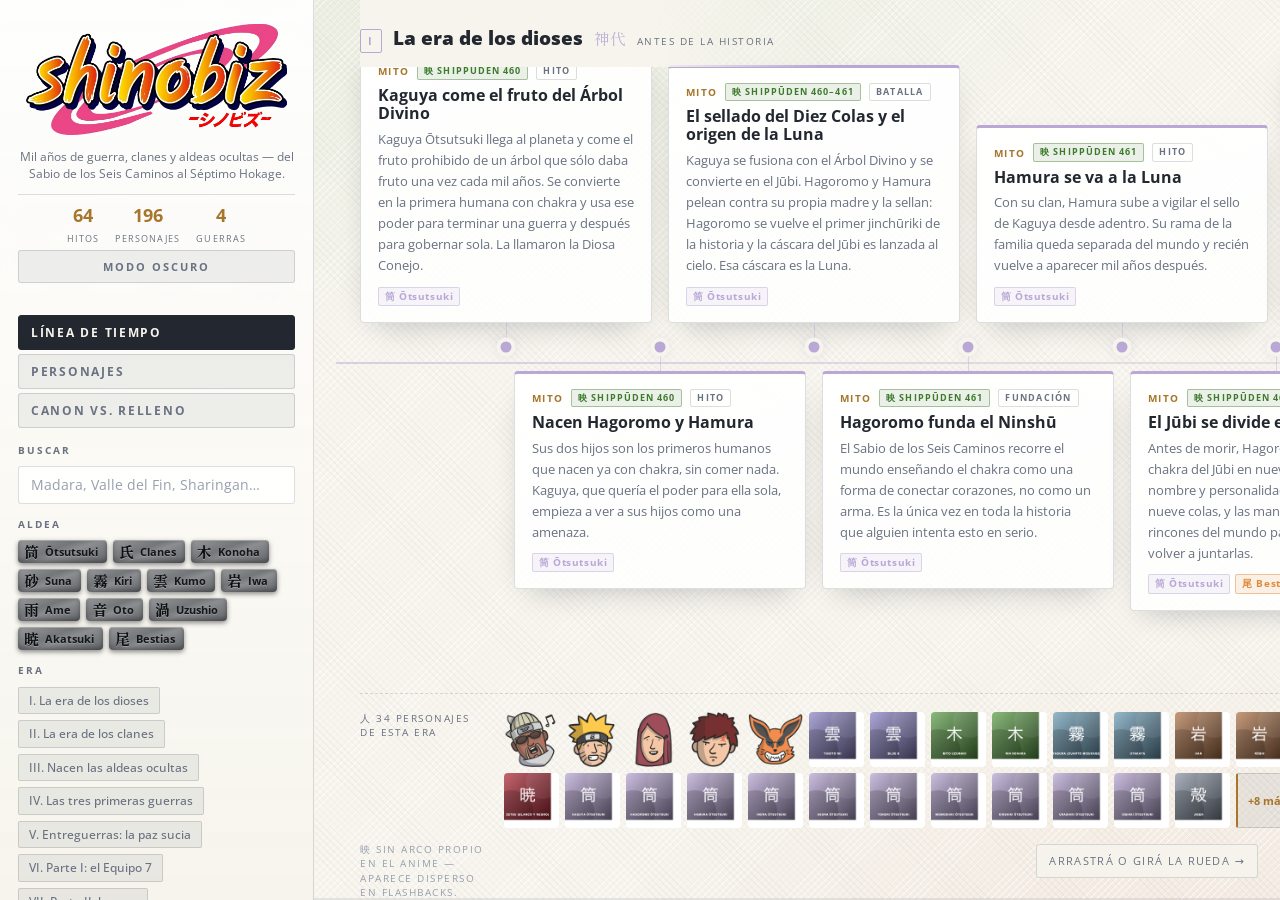
==== commit eaeaf860: "Mobile: filter drawer with top icon and fixed bottom tab bar" ====
--- a/index.html
+++ b/index.html
@@ -359,12 +359,45 @@
 .plan p{margin:0;font-size:13.4px;color:var(--washi-dim)}
 .plan code{display:block;font-family:ui-monospace,monospace;font-size:12px;color:var(--washi-dim);line-height:1.9;word-break:break-word;margin:12px 0 10px;padding:11px 13px;background:var(--code-bg);border-radius:3px}
 
+/* ---------- MOBILE TOP BAR + TABBAR (ocultos en desktop) ---------- */
+.m-top,.m-tabbar{display:none}
+
 /* ---------- RESPONSIVE ---------- */
 @media (max-width:980px){
+  --m-top-h:54px; --m-tab-h:62px;
   body{overflow:auto}
-  .side{position:static;width:auto;height:auto;border-right:none;border-bottom:1px solid var(--rule)}
-  .main{margin-left:0;height:auto}
-  .tabs{grid-template-columns:1fr 1fr 1fr}
+  .m-top{
+    display:flex;align-items:center;justify-content:space-between;gap:10px;
+    position:fixed;top:0;left:0;right:0;z-index:70;height:var(--m-top-h);
+    padding:0 14px;border-bottom:1px solid var(--rule);
+    background:var(--side-bg);backdrop-filter:blur(8px);
+  }
+  .m-top img{height:32px;width:auto}
+  .m-fbtn{
+    display:inline-flex;align-items:center;gap:7px;appearance:none;
+    border:1px solid var(--rule);background:var(--chip-bg);color:var(--washi-dim);
+    font-family:inherit;font-size:11px;font-weight:700;letter-spacing:.14em;text-transform:uppercase;
+    padding:8px 12px;border-radius:3px;cursor:pointer;transition:.18s;
+  }
+  .m-fbtn:hover{color:var(--washi);border-color:var(--rule-strong)}
+  .m-fbtn svg{width:15px;height:15px;flex:none}
+  .m-tabbar{
+    display:grid;grid-template-columns:1fr 1fr 1fr;gap:6px;
+    position:fixed;left:0;right:0;bottom:0;z-index:70;
+    padding:7px 10px calc(7px + env(safe-area-inset-bottom));
+    border-top:1px solid var(--rule);
+    background:var(--side-bg);backdrop-filter:blur(8px);
+  }
+  .m-tabbar .tab{text-align:center;font-size:10.5px;padding:11px 4px;border-radius:5px}
+  .side{
+    position:fixed;top:var(--m-top-h);left:0;right:0;bottom:calc(var(--m-tab-h) + env(safe-area-inset-bottom));
+    width:auto;z-index:65;padding:16px 18px 24px;
+    border-right:none;border-top:1px solid var(--rule);
+    transform:translateX(104%);transition:transform .28s ease;
+  }
+  .side.open{transform:none}
+  .side .plate-band,.side .tag,.side .mini,.side .tabs,.side>footer{display:none}
+  .main{margin-left:0;margin-top:var(--m-top-h);height:auto;padding-bottom:calc(var(--m-tab-h) + env(safe-area-inset-bottom))}
   .tab{text-align:center;font-size:10px;padding:9px 6px}
   .view{height:auto}
   .track{height:74vh;padding:0 20px}
@@ -382,6 +415,16 @@
 <link rel="icon" href="logo/Naruto_logo.svg" type="image/svg+xml">
 </head>
 <body>
+
+<header class="m-top">
+  <img src="logo/logo.png" alt="Shinobiz">
+  <button class="m-fbtn" id="m-filters" type="button" aria-expanded="false" aria-controls="side" aria-label="Abrir filtros">
+    <svg viewBox="0 0 16 16" fill="none" stroke="currentColor" stroke-width="1.6" stroke-linecap="round" aria-hidden="true">
+      <path d="M1.5 4.5h13M3.5 8h9M6 11.5h4"/>
+    </svg>
+    Filtros
+  </button>
+</header>
 
 <aside class="side">
   <div class="plate-band"><img src="logo/logo.png" alt="Shinobiz"></div>
@@ -470,6 +513,12 @@
     </div>
   </section>
 </main>
+
+<nav class="m-tabbar" role="tablist" aria-label="Vistas">
+  <button class="tab" role="tab" id="mtab-linea" aria-selected="true" aria-controls="view-linea">Línea</button>
+  <button class="tab" role="tab" id="mtab-aldeas" aria-selected="false" aria-controls="view-aldeas">Personajes</button>
+  <button class="tab" role="tab" id="mtab-relleno" aria-selected="false" aria-controls="view-relleno">Canon</button>
+</nav>
 
 <script>
 const V = {
@@ -1347,12 +1396,31 @@
   VIEWS.forEach(v=>{
     const on = v===which;
     document.getElementById("tab-"+v).setAttribute("aria-selected", on);
+    const mt = document.getElementById("mtab-"+v);
+    if(mt) mt.setAttribute("aria-selected", on);
     document.getElementById("view-"+v).hidden = !on;
     document.getElementById("panel-"+v).hidden = !on;
   });
   if(which==="linea") requestAnimationFrame(updateProgress);
-}
-VIEWS.forEach(v=>document.getElementById("tab-"+v).addEventListener("click",()=>showTab(v)));
+  closeDrawer();
+}
+VIEWS.forEach(v=>{
+  document.getElementById("tab-"+v).addEventListener("click",()=>showTab(v));
+  const mt = document.getElementById("mtab-"+v);
+  if(mt) mt.addEventListener("click",()=>showTab(v));
+});
+
+/* ============ MOBILE DRAWER (filtros) ============ */
+const mBtn = document.getElementById("m-filters");
+const sideDrawer = document.querySelector(".side");
+let drawerOpen = false;
+function setDrawer(open){
+  drawerOpen = open;
+  sideDrawer.classList.toggle("open", open);
+  mBtn.setAttribute("aria-expanded", String(open));
+}
+function closeDrawer(){ setDrawer(false); }
+if(mBtn && sideDrawer) mBtn.addEventListener("click",()=>setDrawer(!drawerOpen));
 
 /* ============ TEMA CLARO / OSCURO ============ */
 const tBtn = document.getElementById("theme-toggle");
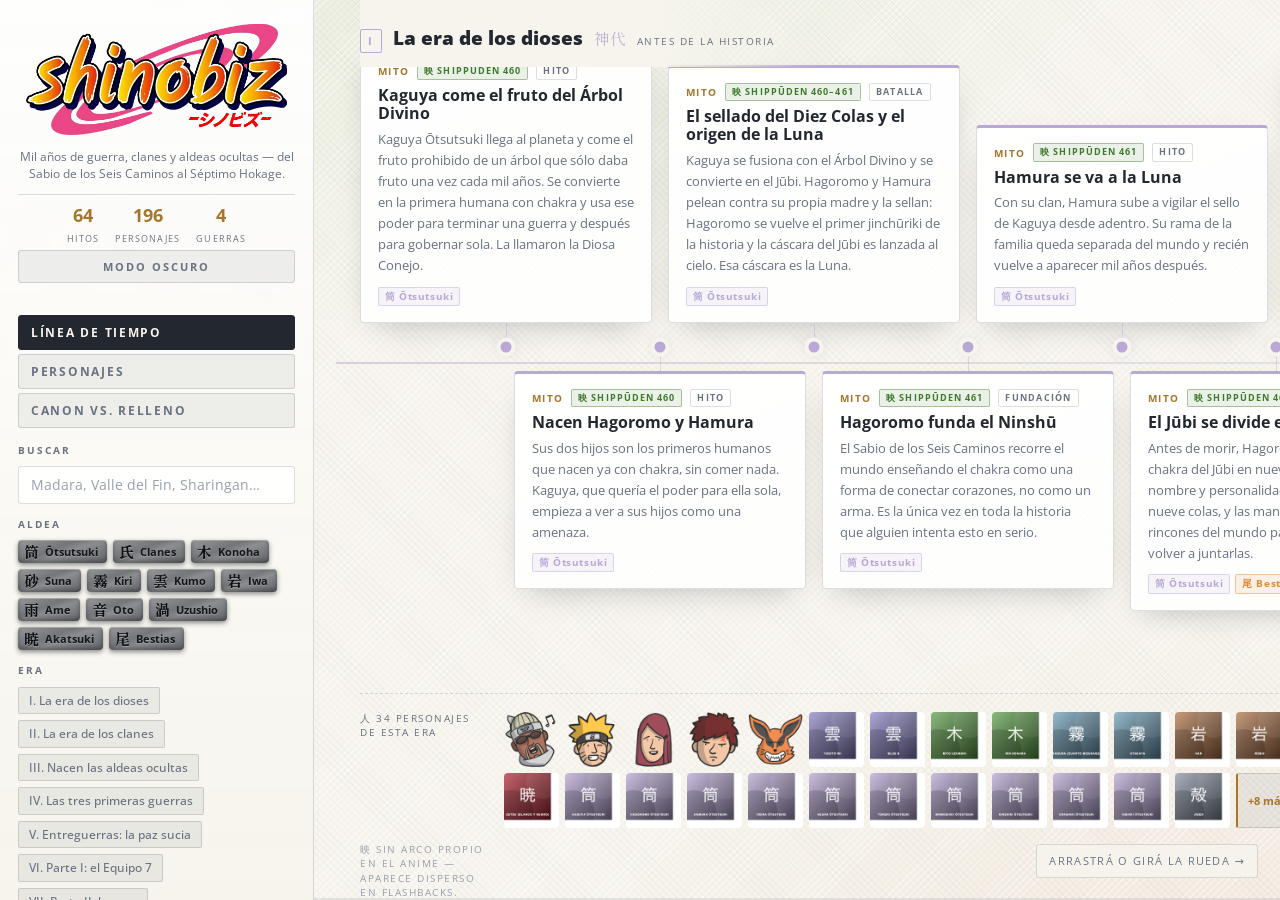
==== commit d4db0031: "Polish personajes grid: uniform faces, aligned cards, alphabetical order" ====
--- a/index.html
+++ b/index.html
@@ -308,29 +308,31 @@
 .vhead h2{font-size:21px}
 .vhead .sub{font-size:10.5px;letter-spacing:.14em;text-transform:uppercase;color:var(--washi-dim)}
 .vdesc{max-width:760px;font-size:13.6px;color:var(--washi-dim);margin:0 0 18px}
-.people{display:grid;grid-template-columns:repeat(auto-fill,minmax(146px,1fr));gap:12px}
+.people{display:grid;grid-template-columns:repeat(auto-fill,minmax(150px,1fr));gap:14px}
 .pc{
-  position:relative;background:var(--card);
-  border:1px solid var(--rule);border-bottom:2px solid var(--vc);border-radius:5px;
-  padding:14px 11px 13px;text-align:center;transition:.18s;
-}
-.pc:hover{border-color:var(--rule-strong);transform:translateY(-2px)}
-.pc{display:flex;flex-direction:column}
-.pc .also{margin-top:auto;padding-top:8px}
+  position:relative;display:flex;flex-direction:column;text-align:center;
+  background:var(--card);
+  border:1px solid var(--rule);border-bottom:2px solid var(--vc);border-radius:6px;
+  padding:16px 12px 14px;
+  transition:transform .18s,border-color .2s,box-shadow .2s;
+}
+.pc:hover{transform:translateY(-3px);border-color:var(--rule-strong);box-shadow:0 14px 26px -16px var(--shadow)}
+.pc .also{margin-top:auto;padding-top:9px}
 .pc.proto{border-color:color-mix(in srgb,var(--kin) 45%,var(--rule));border-bottom-color:var(--kin);box-shadow:0 10px 22px -16px color-mix(in srgb,var(--kin) 55%,transparent)}
-.pc.proto .face{box-shadow:inset 0 0 0 2px color-mix(in srgb,var(--kin) 75%,transparent),0 4px 12px -4px rgba(0,0,0,.7)}
+.pc.proto .face{box-shadow:inset 0 0 0 2px color-mix(in srgb,var(--kin) 75%,transparent),0 6px 14px -6px color-mix(in srgb,var(--kin) 60%,transparent)}
 .pc .proto-tag{position:absolute;top:8px;right:8px;width:22px;height:22px;display:grid;place-items:center;font-family:"Shippori Mincho B1",serif;font-size:12px;font-weight:800;color:var(--kin);background:color-mix(in srgb,var(--kin) 18%,transparent);border:1px solid color-mix(in srgb,var(--kin) 55%,transparent);border-radius:50%}
 .pc .face{
-  position:relative;width:80px;height:80px;margin:0 auto 11px;border-radius:6px;overflow:hidden;
+  position:relative;width:88px;height:88px;margin:0 auto 12px;border-radius:8px;overflow:hidden;
+  box-shadow:0 5px 14px -6px var(--shadow);
 }
 .pc .face img{position:absolute;inset:0;width:100%;height:100%;object-fit:cover;z-index:2}
 .pc .face .ph{
   position:absolute;inset:0;display:grid;place-items:center;z-index:1;
-  font-family:"Shippori Mincho B1",serif;font-size:30px;color:color-mix(in srgb,var(--vc) 55%,transparent);
-}
-.pc .nm{display:block;font-size:12.8px;font-weight:700;line-height:1.35;margin-bottom:3px}
-.pc .rl{display:block;font-size:10.5px;line-height:1.45;color:var(--washi-dim)}
-.pc .also{display:flex;justify-content:center;gap:4px;font-family:"Shippori Mincho B1",serif;font-size:12px}
+  font-family:"Shippori Mincho B1",serif;font-size:32px;color:color-mix(in srgb,var(--vc) 55%,transparent);
+}
+.pc .nm{display:block;font-size:13px;font-weight:700;line-height:1.3;margin-bottom:3px}
+.pc .rl{display:block;font-size:10.5px;line-height:1.45;color:var(--washi-dim);min-height:2.9em}
+.pc .also{display:flex;justify-content:center;gap:5px;font-family:"Shippori Mincho B1",serif;font-size:12px}
 
 /* ---------- CANON VS RELLENO ---------- */
 .lede{max-width:640px;margin:0 0 24px;font-size:15px;color:var(--washi-dim)}
@@ -1240,7 +1242,8 @@
   const hit = CHARS.filter(c=>c[1].includes(id))
     .filter(c=>!cstate.q || (c[0]+" "+c[2]).toLowerCase().includes(cstate.q));
   const byAffil = [...hit.filter(c=>c[1][0]===id), ...hit.filter(c=>c[1][0]!==id)];
-  return [...byAffil.filter(c=>PROTA.has(c[0])), ...byAffil.filter(c=>!PROTA.has(c[0]))];
+  const sortN = arr => [...arr].sort((a,b)=>a[0].localeCompare(b[0],"es"));
+  return [...sortN(byAffil.filter(c=>PROTA.has(c[0]))), ...sortN(byAffil.filter(c=>!PROTA.has(c[0])))];
 }
 
 function loadFace(fig){
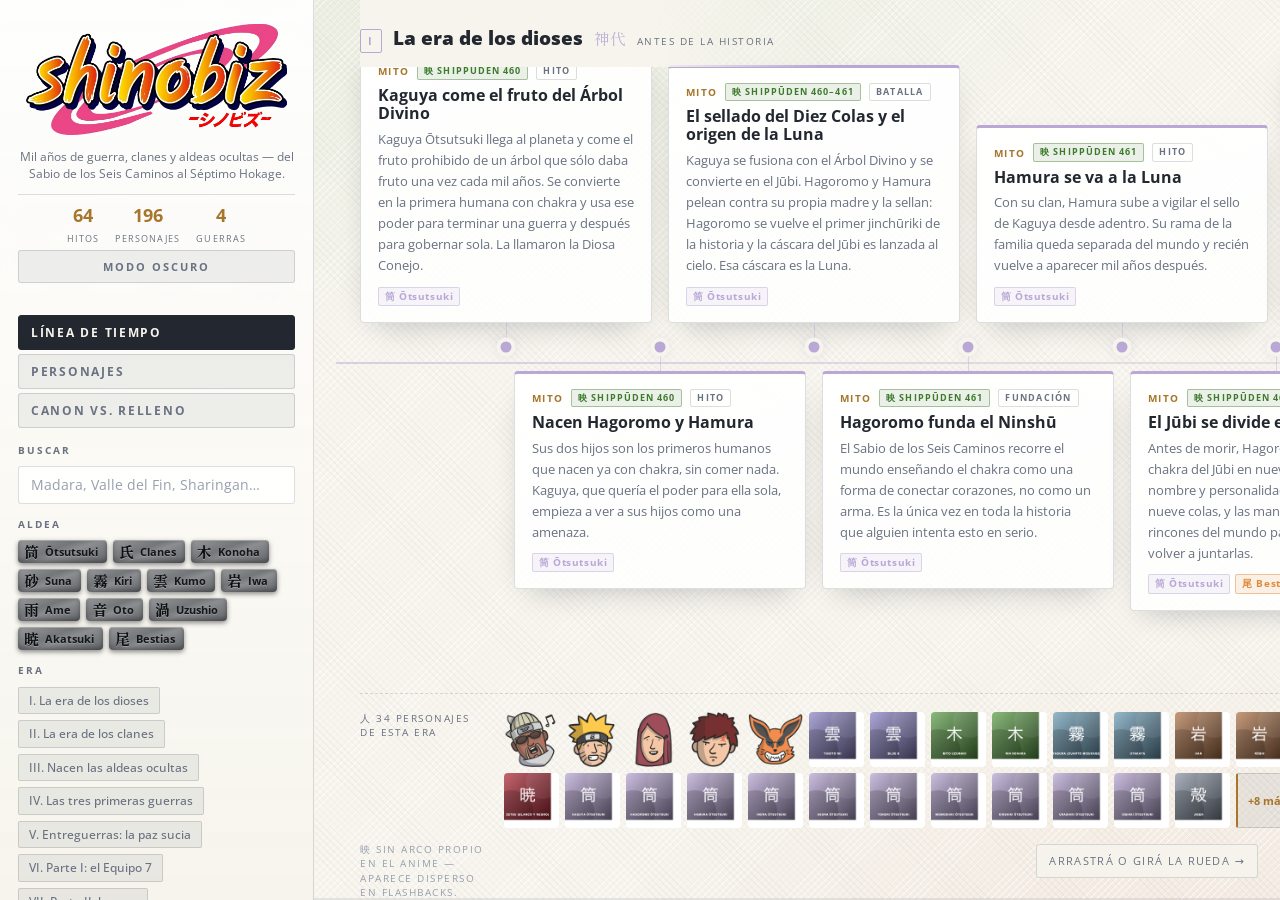
==== commit d71364d3: "Native-style mobile tab bar, merge image folders, link footer credit Bottom tabbar now uses icon+lab" ====
--- a/index.html
+++ b/index.html
@@ -148,6 +148,8 @@
 .hint{font-size:10.5px;line-height:1.6;color:var(--washi-faint);margin:12px 0 0}
 .hint code{color:var(--kin);font-family:ui-monospace,monospace;font-size:10.5px}
 .side>footer{margin-top:22px;padding-top:16px;border-top:1px solid var(--rule);font-size:10px;line-height:1.7;color:var(--washi-faint)}
+.side>footer a{color:var(--washi-faint);text-decoration:underline;text-decoration-color:var(--rule-strong)}
+.side>footer a:hover{color:var(--washi)}
 
 .theme-toggle{
   width:100%;margin-bottom:16px;padding:8px 12px;border-radius:3px;
@@ -384,13 +386,24 @@
   .m-fbtn:hover{color:var(--washi);border-color:var(--rule-strong)}
   .m-fbtn svg{width:15px;height:15px;flex:none}
   .m-tabbar{
-    display:grid;grid-template-columns:1fr 1fr 1fr;gap:6px;
+    display:grid;grid-template-columns:1fr 1fr 1fr;
     position:fixed;left:0;right:0;bottom:0;z-index:70;
-    padding:7px 10px calc(7px + env(safe-area-inset-bottom));
+    padding:6px 8px calc(4px + env(safe-area-inset-bottom));
     border-top:1px solid var(--rule);
-    background:var(--side-bg);backdrop-filter:blur(8px);
+    background:var(--side-bg);backdrop-filter:blur(14px) saturate(1.4);
+    box-shadow:0 -6px 22px var(--shadow);
   }
-  .m-tabbar .tab{text-align:center;font-size:10.5px;padding:11px 4px;border-radius:5px}
+  .m-tabbar .tab{
+    display:flex;flex-direction:column;align-items:center;justify-content:center;gap:3px;
+    text-align:center;border:none;background:none;color:var(--washi-faint);
+    font-size:10px;font-weight:600;letter-spacing:0;text-transform:none;
+    padding:6px 4px 5px;border-radius:12px;transition:color .18s;
+  }
+  .m-tabbar .tab .ico{width:22px;height:22px;flex:none;transition:transform .18s}
+  .m-tabbar .tab:hover{color:var(--washi-faint)}
+  .m-tabbar .tab[aria-selected="true"]{background:none;border-color:transparent;color:var(--shu)}
+  .m-tabbar .tab[aria-selected="true"] .ico{transform:translateY(-1px) scale(1.08)}
+  .m-tabbar .tab:active .ico{transform:scale(.9)}
   .side{
     position:fixed;top:var(--m-top-h);left:0;right:0;bottom:calc(var(--m-tab-h) + env(safe-area-inset-bottom));
     width:auto;z-index:65;padding:16px 18px 24px;
@@ -478,7 +491,7 @@
     <p class="hint">Clasificación canon / mixto / relleno según el registro episodio por episodio de animefillerlist.com.</p>
   </div>
 
-  <footer>Shinobiz · cronología de referencia del universo de Naruto. Fechas relativas al inicio de la Parte I (Año 0).<br>La clasificación canon / mixto / relleno sigue el registro episodio por episodio de animefillerlist.com.</footer>
+  <footer>Shinobiz · cronología de referencia del universo de Naruto. Fechas relativas al inicio de la Parte I (Año 0).<br>La clasificación canon / mixto / relleno sigue el registro episodio por episodio de <a href="https://www.animefillerlist.com/shows/naruto" target="_blank" rel="noopener">animefillerlist.com</a>.</footer>
 </aside>
 
 <main class="main">
@@ -517,9 +530,18 @@
 </main>
 
 <nav class="m-tabbar" role="tablist" aria-label="Vistas">
-  <button class="tab" role="tab" id="mtab-linea" aria-selected="true" aria-controls="view-linea">Línea</button>
-  <button class="tab" role="tab" id="mtab-aldeas" aria-selected="false" aria-controls="view-aldeas">Personajes</button>
-  <button class="tab" role="tab" id="mtab-relleno" aria-selected="false" aria-controls="view-relleno">Canon</button>
+  <button class="tab" role="tab" id="mtab-linea" aria-selected="true" aria-controls="view-linea">
+    <svg class="ico" viewBox="0 0 24 24" fill="none" stroke="currentColor" stroke-width="1.8" stroke-linecap="round" stroke-linejoin="round" aria-hidden="true"><path d="M3 12h4l2.2-6.5L12.8 18 15 12h6"/></svg>
+    <span>Línea</span>
+  </button>
+  <button class="tab" role="tab" id="mtab-aldeas" aria-selected="false" aria-controls="view-aldeas">
+    <svg class="ico" viewBox="0 0 24 24" fill="none" stroke="currentColor" stroke-width="1.8" stroke-linecap="round" stroke-linejoin="round" aria-hidden="true"><circle cx="12" cy="8.2" r="3.4"/><path d="M5 20c0-3.9 3.13-6.4 7-6.4s7 2.5 7 6.4"/></svg>
+    <span>Personajes</span>
+  </button>
+  <button class="tab" role="tab" id="mtab-relleno" aria-selected="false" aria-controls="view-relleno">
+    <svg class="ico" viewBox="0 0 24 24" fill="none" stroke="currentColor" stroke-width="1.8" stroke-linecap="round" stroke-linejoin="round" aria-hidden="true"><rect x="3.5" y="4.5" width="17" height="15" rx="2.4"/><path d="M3.5 9.6h17"/></svg>
+    <span>Canon</span>
+  </button>
 </nav>
 
 <script>
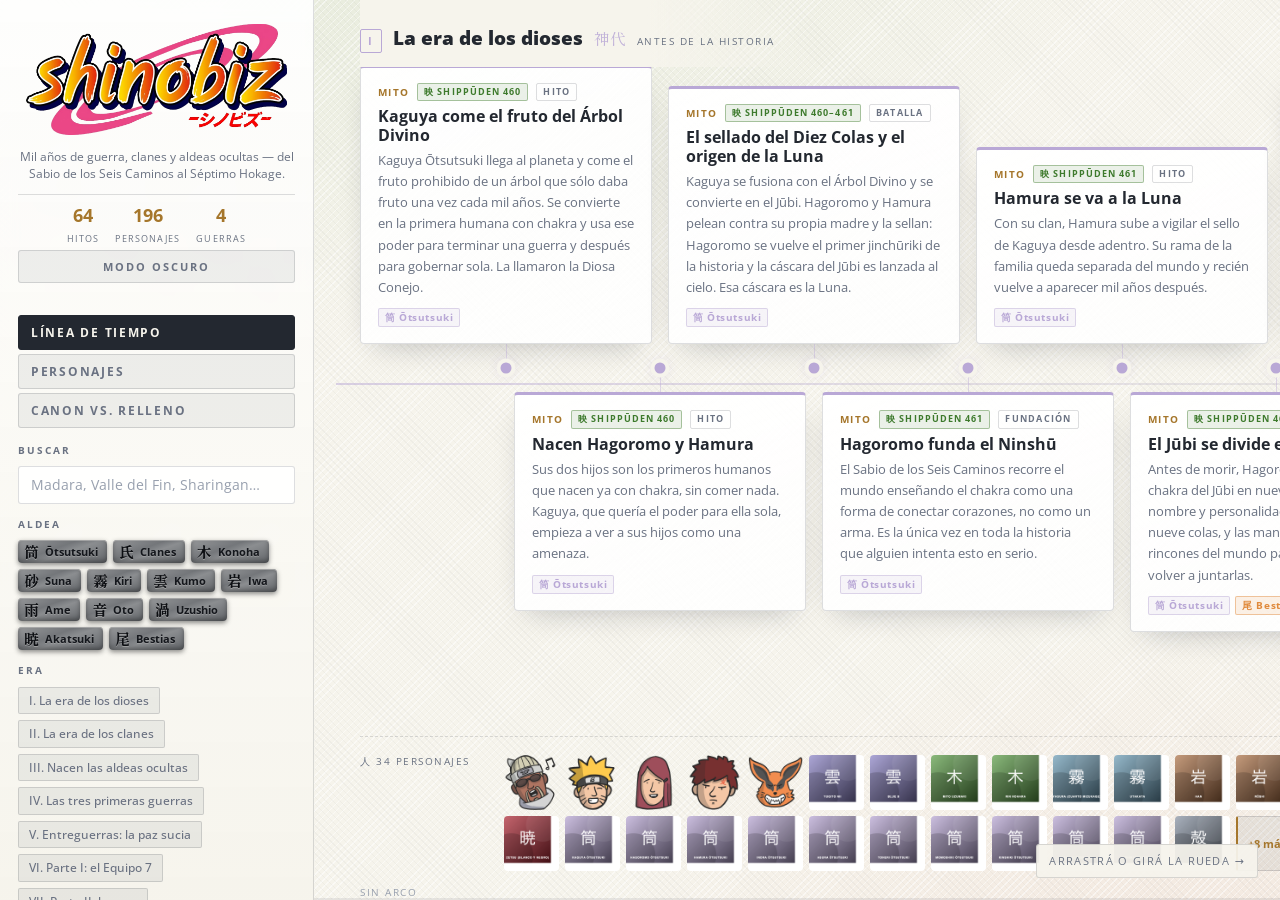
==== commit 5379b9fd: "Shorten era labels: "personajes" and "Sin arco" Co-Authored-By: Claude Sonnet 5 <noreply@anthropic.c" ====
--- a/index.html
+++ b/index.html
@@ -1157,7 +1157,7 @@
       const moreHtml = rest>0
         ? `<button class="cchip more" data-affils="${[...eraAffils].join(",")}">+${rest} más</button>` : "";
       html += `<div class="charlane">
-        <span class="ll">人 ${inEra.length} personajes de esta era</span>
+        <span class="ll">人 ${inEra.length} personajes</span>
         <div class="cwrap">${chipsHtml}${moreHtml || ""}</div>
       </div>`;
     }
@@ -1174,7 +1174,7 @@
           <span class="epct">${pct}% relleno en este tramo</span>
         </div>`;
       } else {
-        html += `<div class="episodelane muted"><span class="ll">映 Sin arco propio en el anime — aparece disperso en flashbacks.</span></div>`;
+        html += `<div class="episodelane muted"><span class="ll">Sin arco</span></div>`;
       }
     }
     html += `</section>`;
